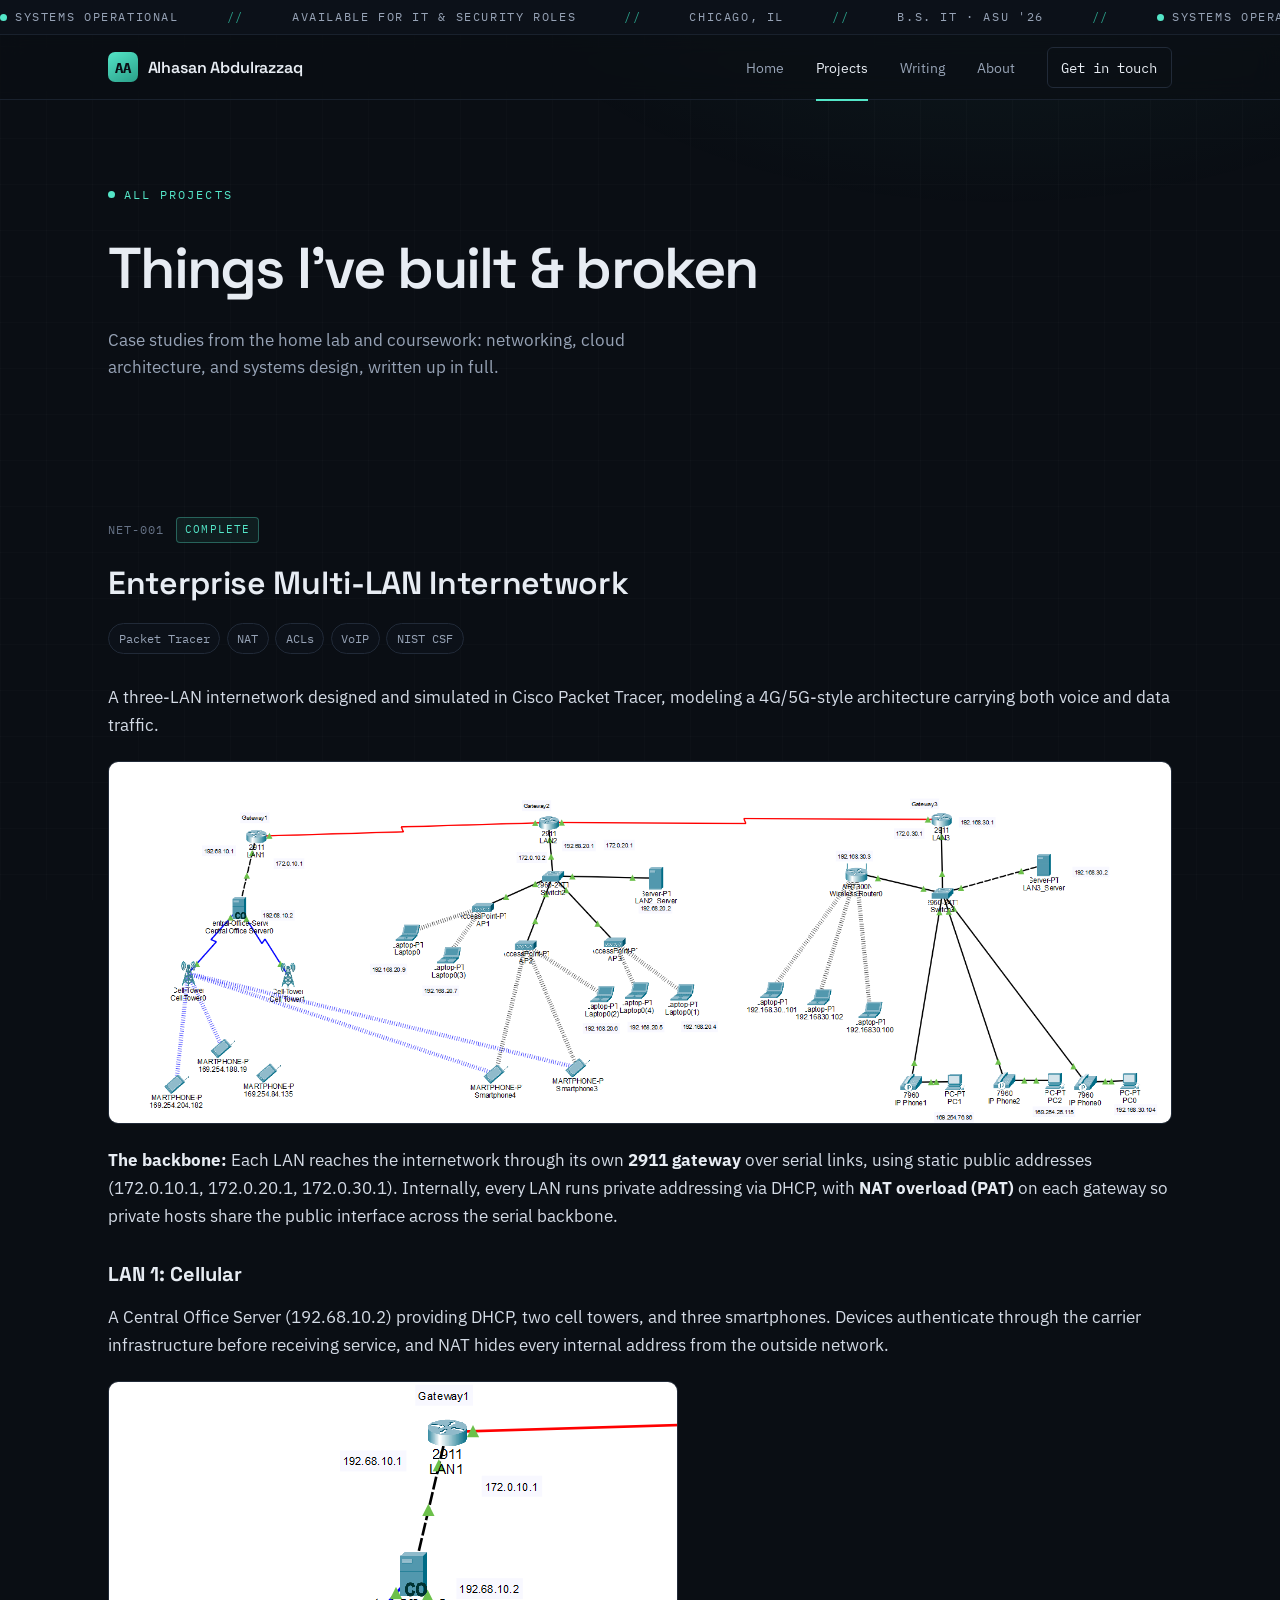
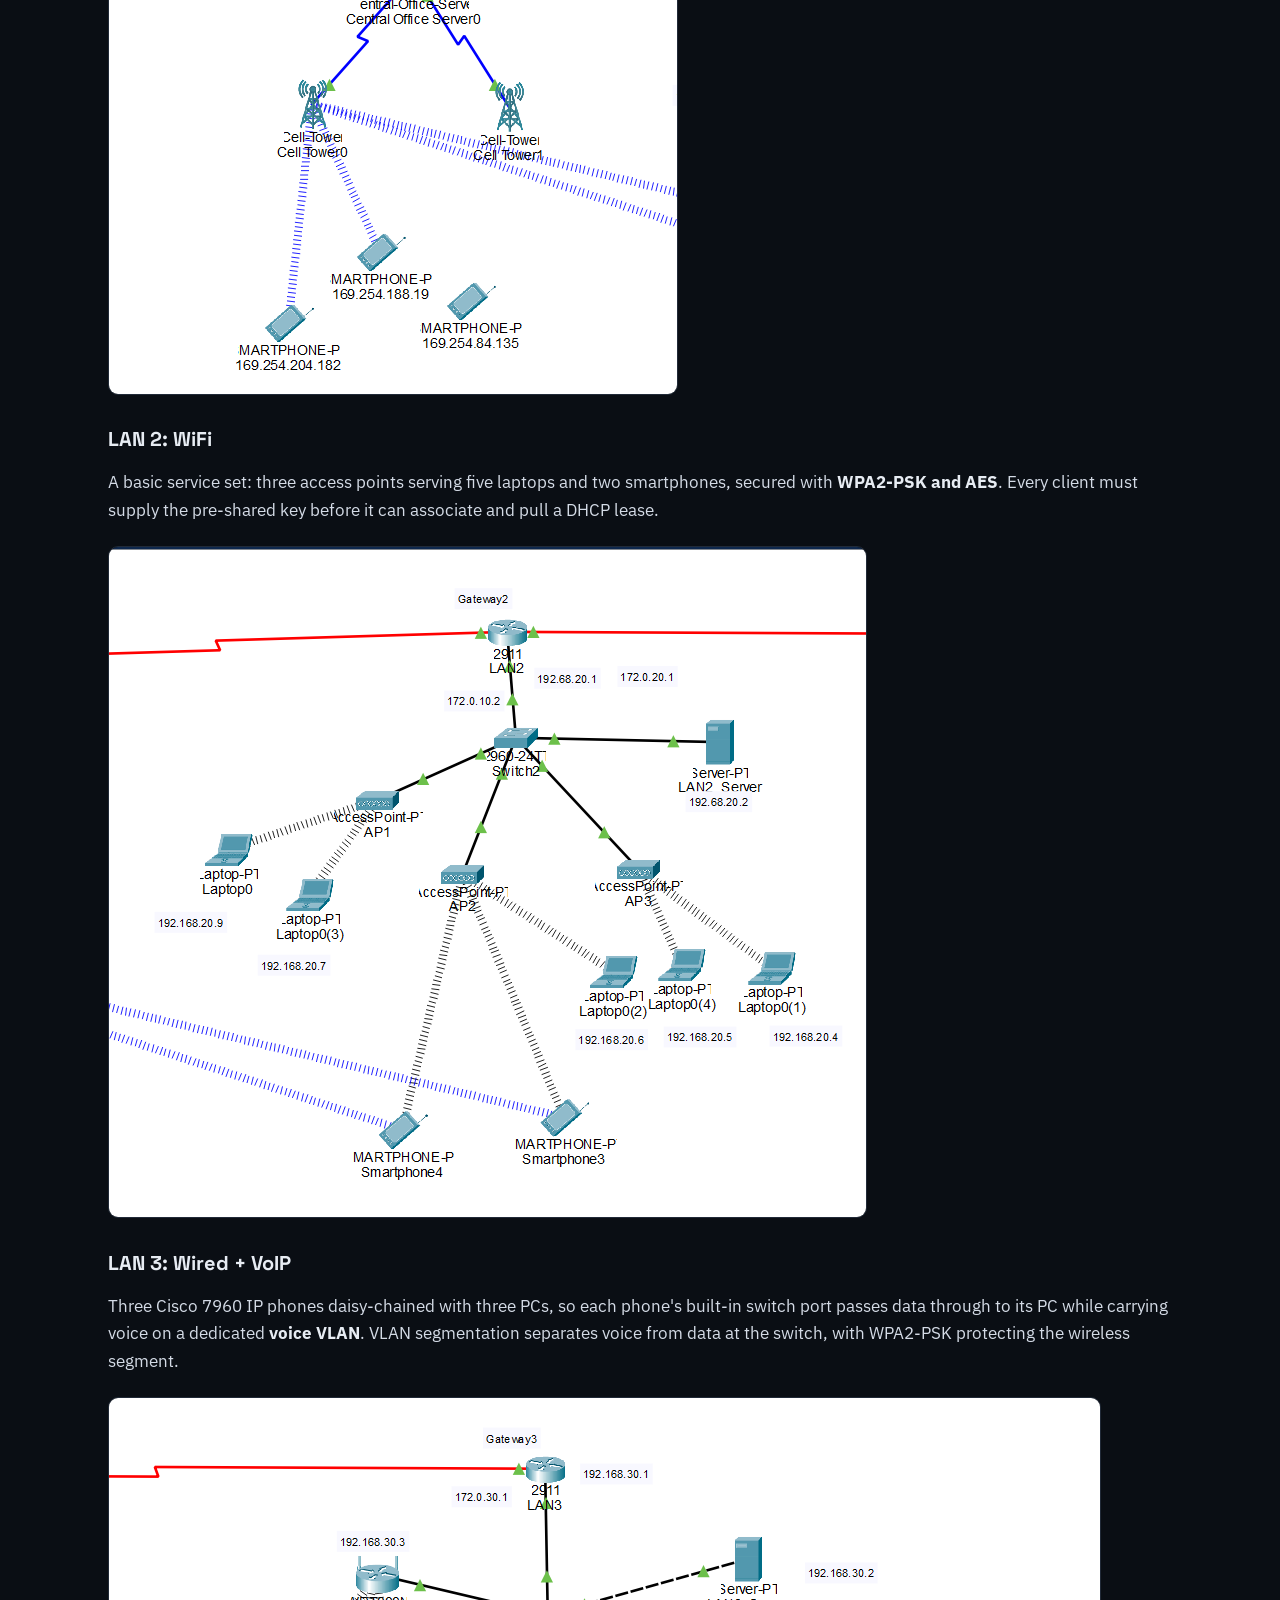
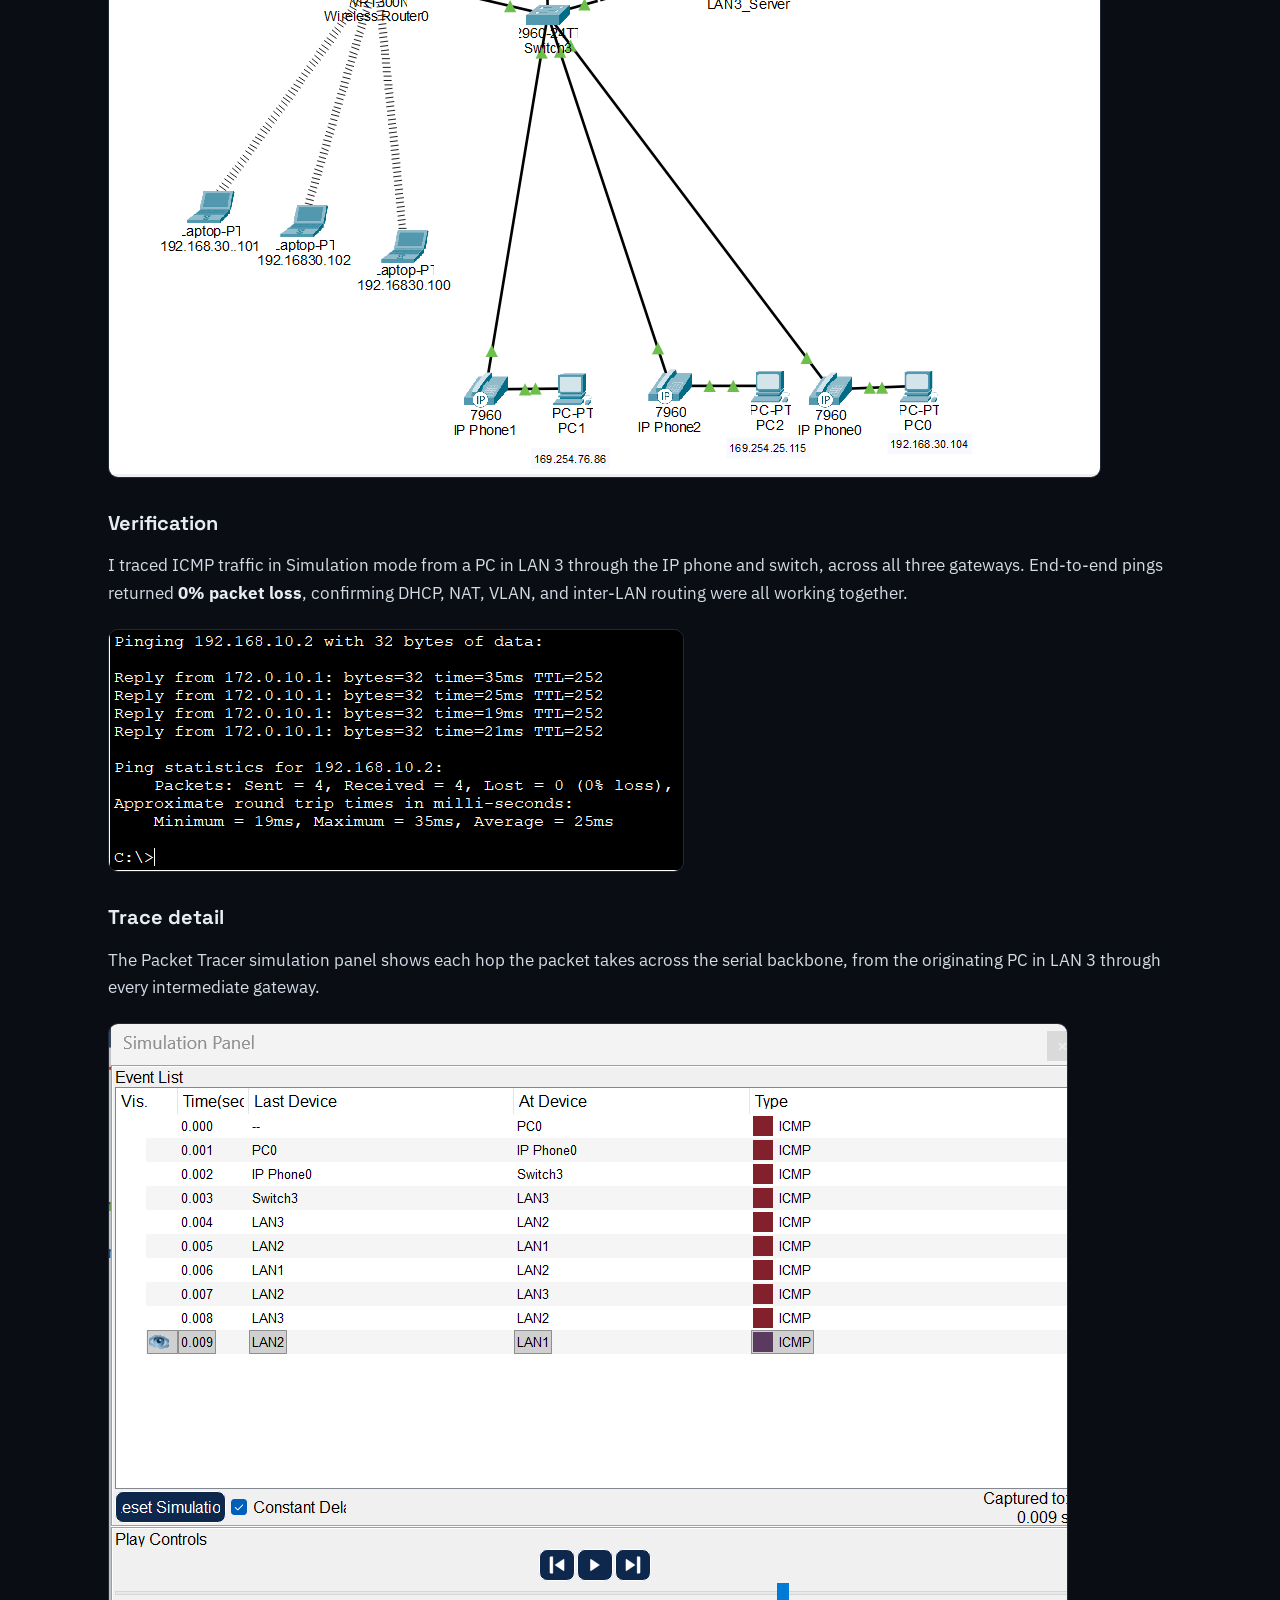
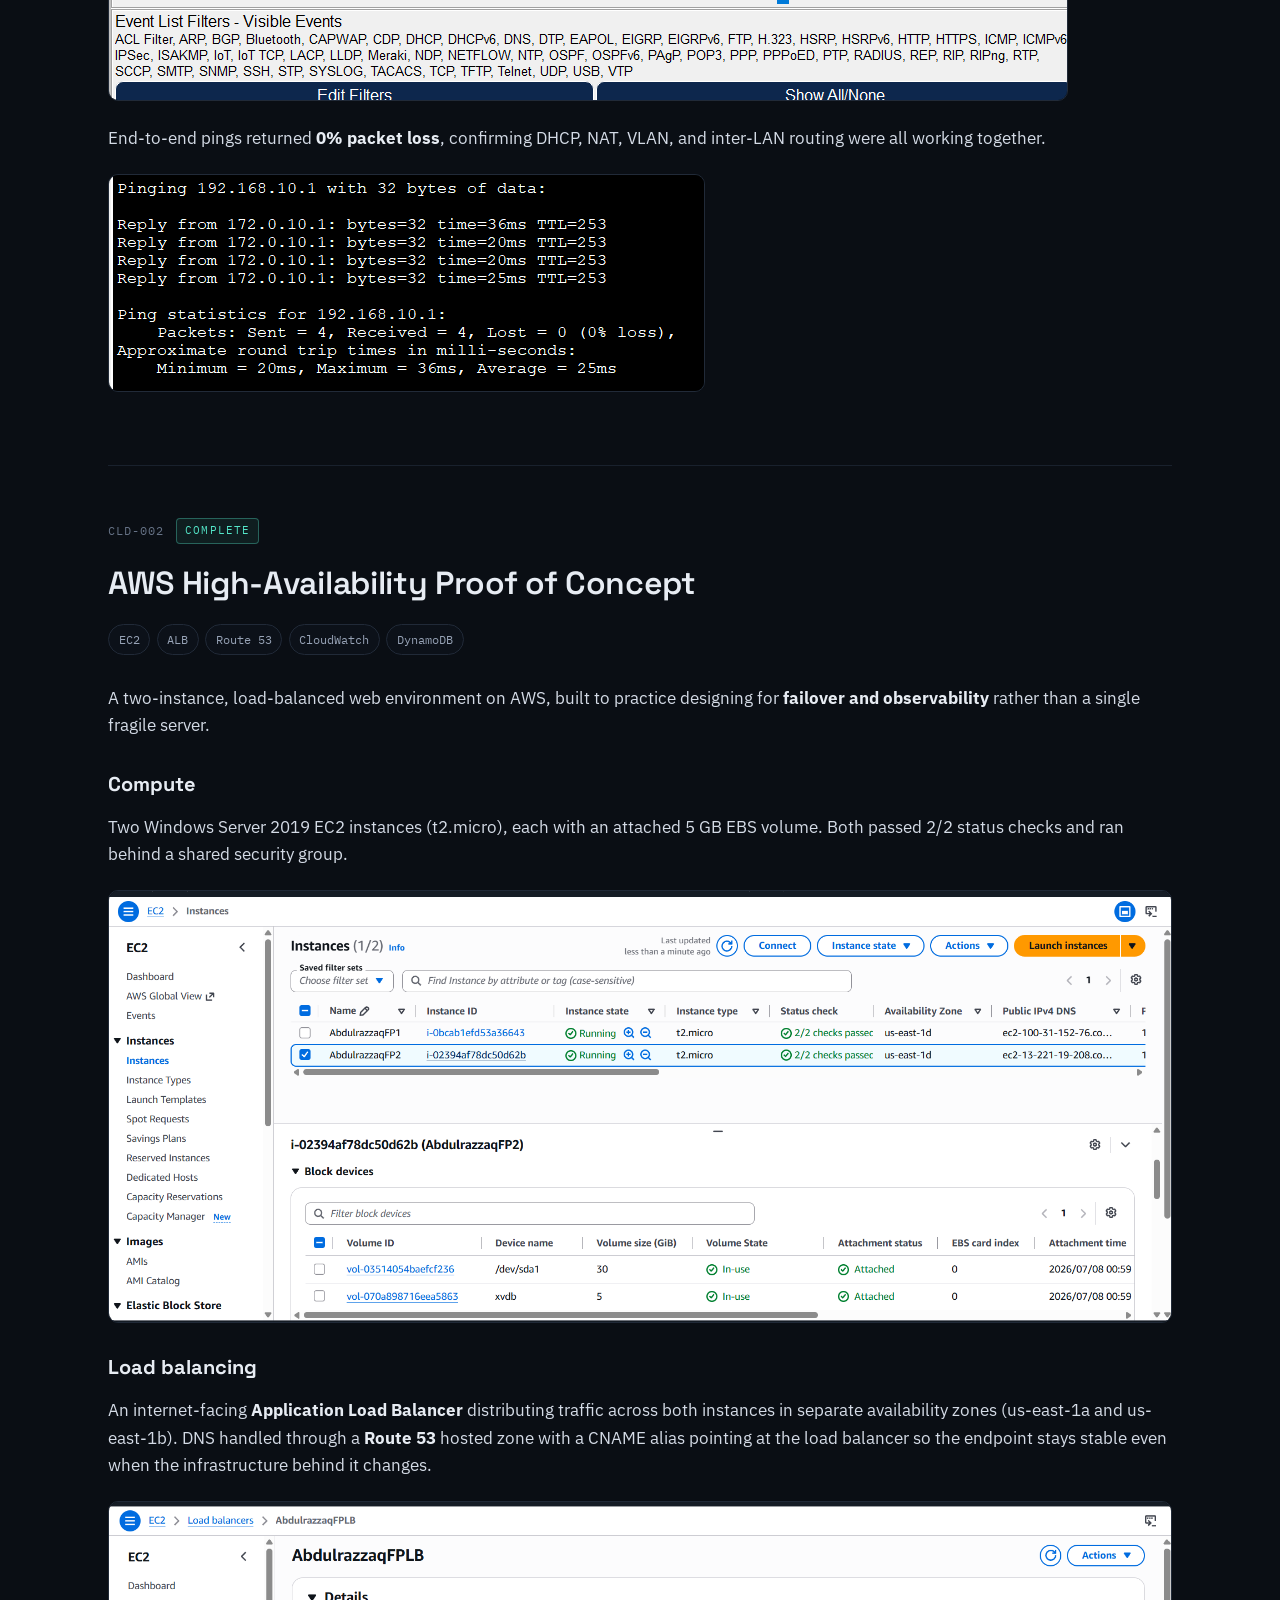
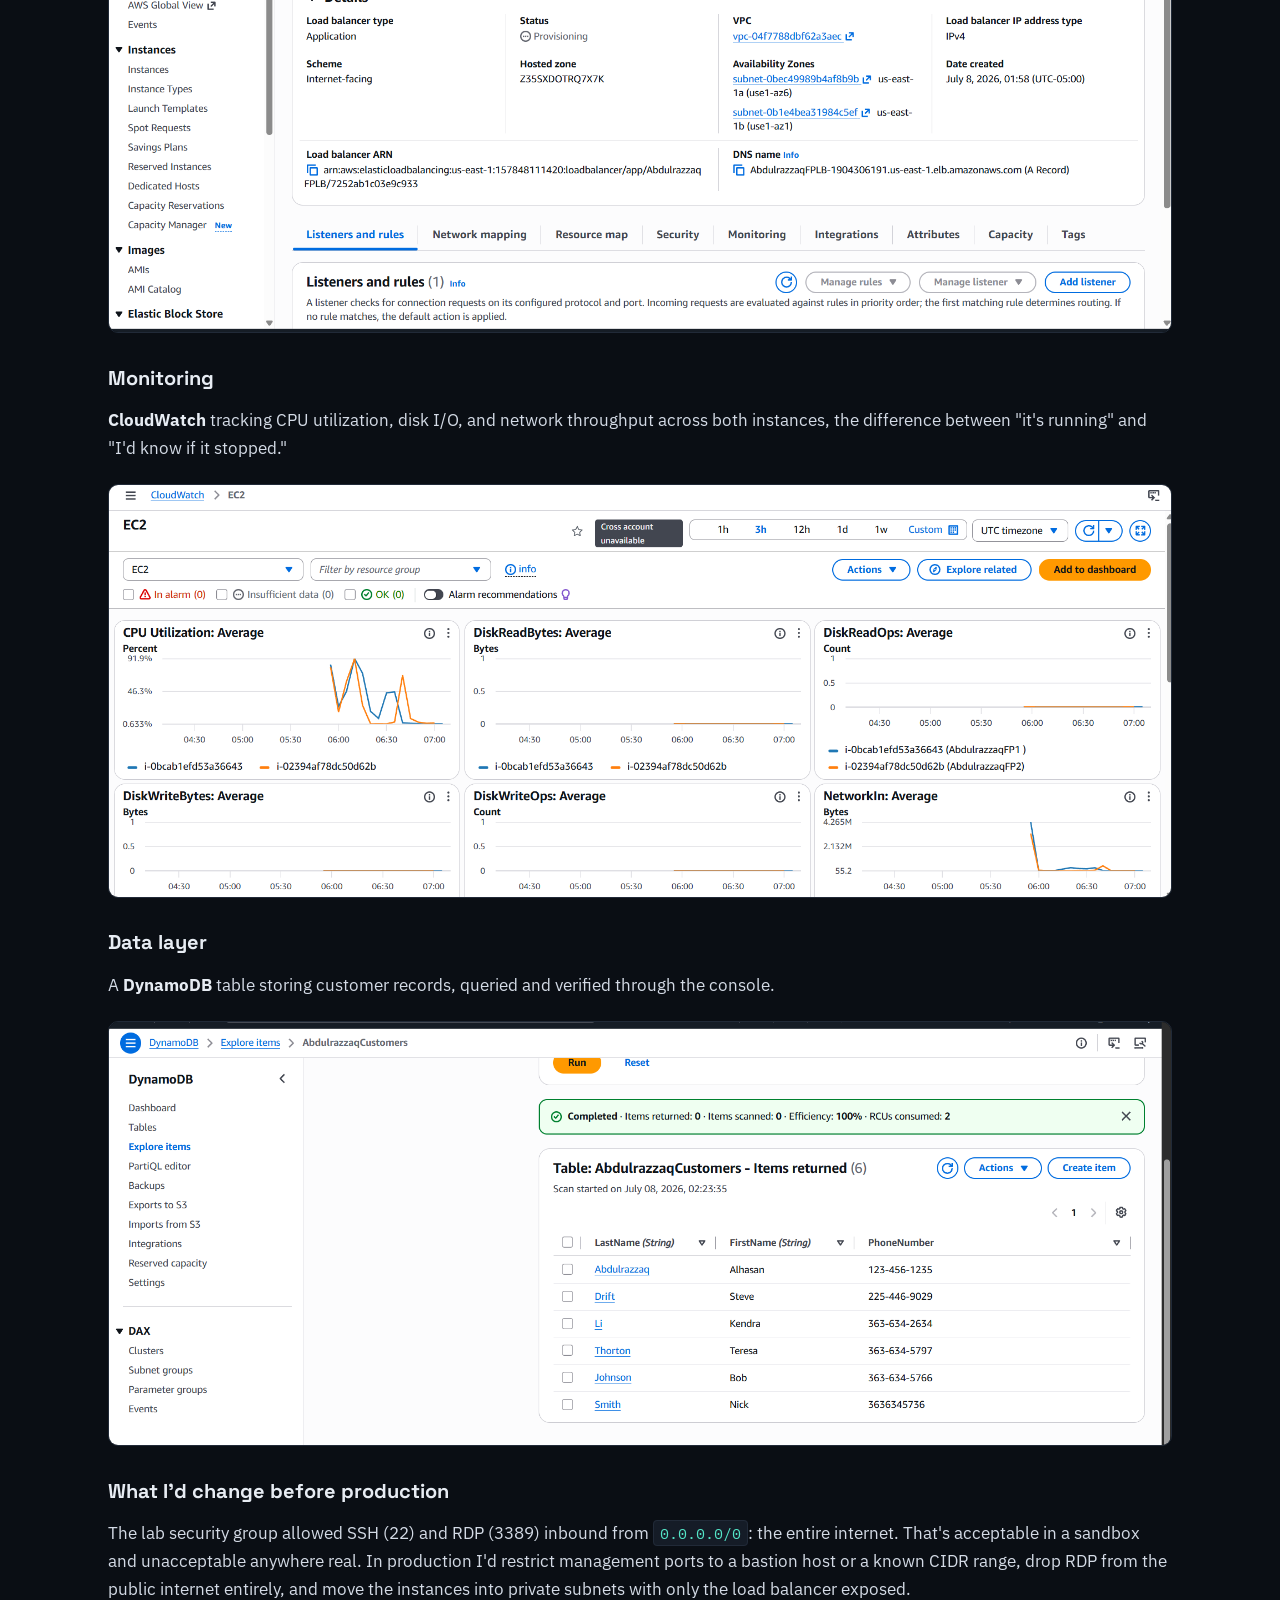
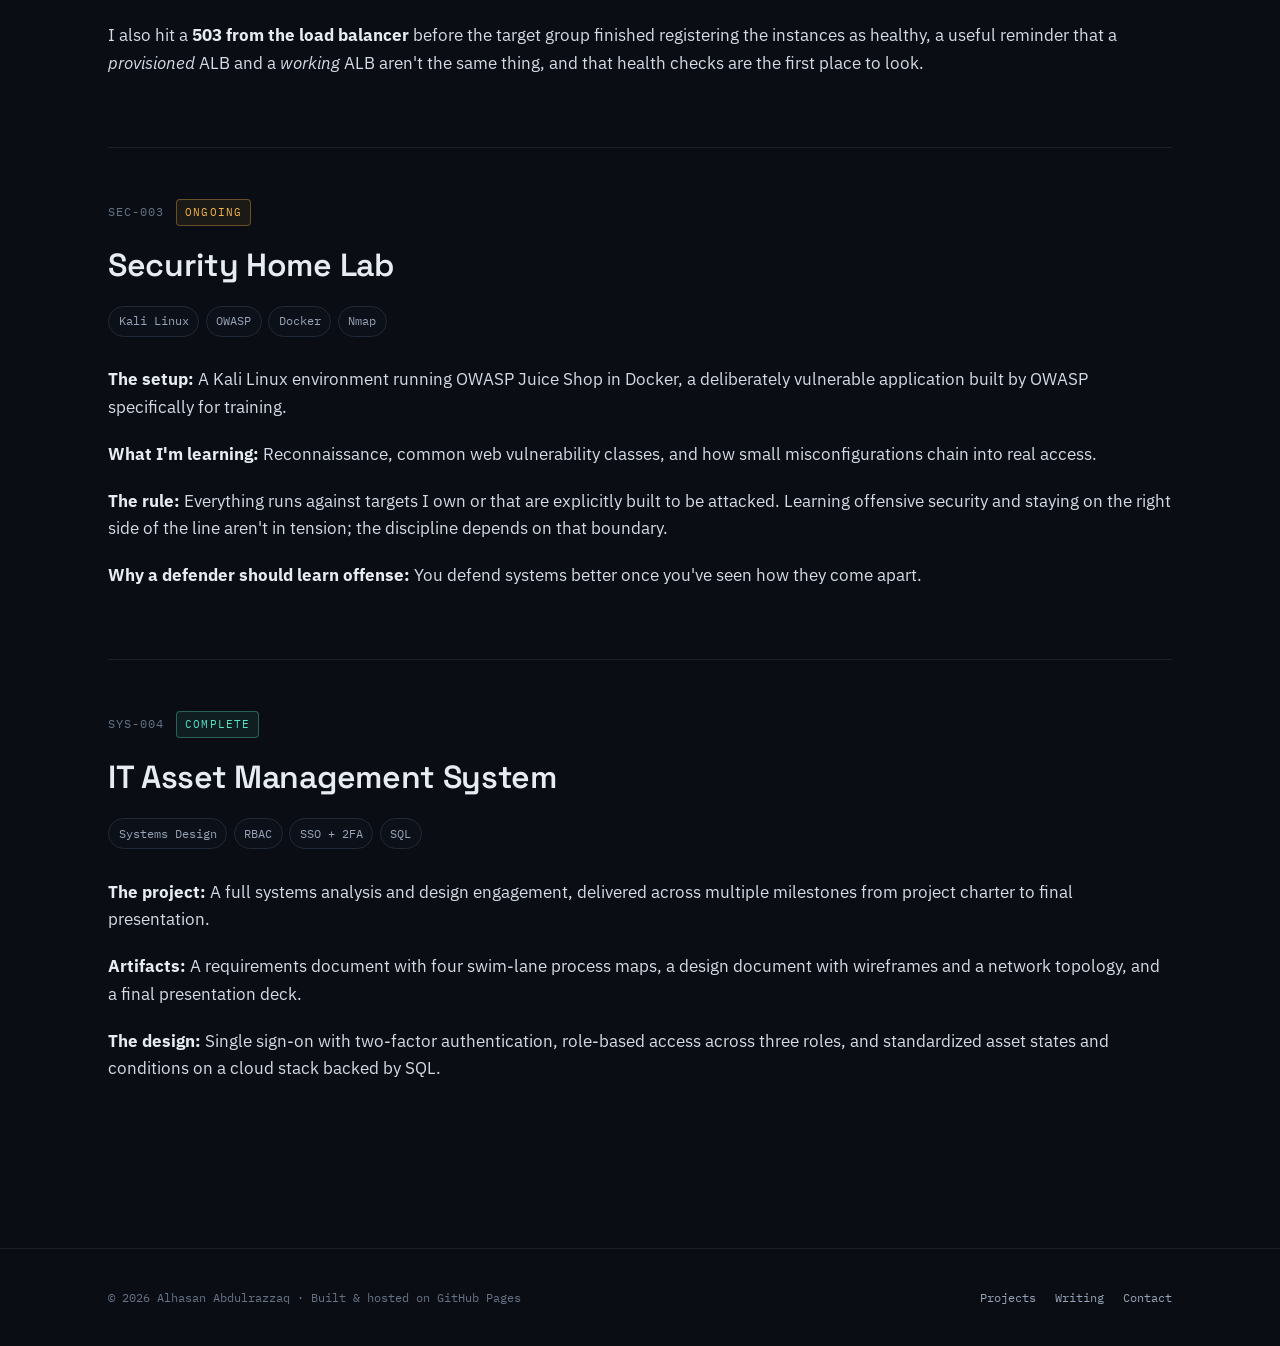
==== projects.html @ a34d48a5 "cs" ====
<!DOCTYPE html>
<html lang="en">
<head>
<meta charset="UTF-8">
<meta name="viewport" content="width=device-width, initial-scale=1">
<title>Projects &middot; Alhasan Abdulrazzaq</title>
<meta name="description" content="Case studies: enterprise networking in Packet Tracer, an AWS high-availability build, a Kali Linux security lab, and an IT asset management system design.">
<link rel="icon" href="favicon-32x32.png">
<link rel="preconnect" href="https://fonts.googleapis.com">
<link rel="preconnect" href="https://fonts.gstatic.com" crossorigin>
<link href="https://fonts.googleapis.com/css2?family=Space+Grotesk:wght@400;500;600;700&family=IBM+Plex+Sans:wght@400;500;600&family=IBM+Plex+Mono:wght@400;500&display=swap" rel="stylesheet">
<link rel="stylesheet" href="assets/css/main.css">
</head>
<body>

<div class="statusbar" aria-hidden="true">
  <div class="statusbar__track">
    <span><i class="dot"></i> SYSTEMS OPERATIONAL</span>
    <span class="tick">//</span>
    <span>AVAILABLE FOR IT &amp; SECURITY ROLES</span>
    <span class="tick">//</span>
    <span>CHICAGO, IL</span>
    <span class="tick">//</span>
    <span>B.S. IT &middot; ASU '26</span>
    <span class="tick">//</span>
    <span><i class="dot"></i> SYSTEMS OPERATIONAL</span>
    <span class="tick">//</span>
    <span>AVAILABLE FOR IT &amp; SECURITY ROLES</span>
    <span class="tick">//</span>
    <span>CHICAGO, IL</span>
    <span class="tick">//</span>
    <span>B.S. IT &middot; ASU '26</span>
    <span class="tick">//</span>
  </div>
</div>

<header class="nav">
  <div class="wrap nav__inner">
    <a class="brand" href="index.html">
      <span class="brand__mark">AA</span> Alhasan&nbsp;Abdulrazzaq
    </a>
    <nav class="nav__links" aria-label="Primary">
      <a href="index.html">Home</a>
      <a href="projects.html" aria-current="page">Projects</a>
      <a href="blog.html">Writing</a>
      <a href="index.html#about">About</a>
      <a class="nav__cta" href="index.html#contact">Get in touch</a>
    </nav>
    <button class="nav__toggle" aria-label="Menu" aria-expanded="false">
      <svg width="22" height="22" viewBox="0 0 24 24" fill="none" stroke="currentColor" stroke-width="2"><path d="M3 6h18M3 12h18M3 18h18"/></svg>
    </button>
  </div>
</header>

<main>
  <section class="pagehead">
    <div class="wrap reveal">
      <span class="eyebrow"><i class="dot"></i> ALL PROJECTS</span>
      <h1>Things I've built &amp; broken</h1>
      <p>Case studies from the home lab and coursework: networking, cloud architecture,
         and systems design, written up in full.</p>
    </div>
  </section>

  <section class="section">
    <div class="wrap">

      <article class="case reveal" id="net-internetwork">
        <div class="case__meta"><span>NET-001</span><span class="tag tag--live">Complete</span></div>
        <h2>Enterprise Multi-LAN Internetwork</h2>
        <div class="case__chips">
          <span class="chip">Packet Tracer</span><span class="chip">NAT</span>
          <span class="chip">ACLs</span><span class="chip">VoIP</span><span class="chip">NIST CSF</span>
        </div>
        <div class="article__body">
          <p>A three-LAN internetwork designed and simulated in Cisco Packet Tracer, modeling a
          4G/5G-style architecture carrying both voice and data traffic.</p>

          <img src="images/topology.png" alt="Complete three-LAN internetwork topology">

          <p><strong>The backbone:</strong> Each LAN reaches the internetwork through its own
          <strong>2911 gateway</strong> over serial links, using static public addresses
          (172.0.10.1, 172.0.20.1, 172.0.30.1). Internally, every LAN runs private addressing via
          DHCP, with <strong>NAT overload (PAT)</strong> on each gateway so private hosts share the
          public interface across the serial backbone.</p>

          <h3>LAN 1: Cellular</h3>
          <p>A Central Office Server (192.68.10.2) providing DHCP, two cell towers, and three
          smartphones. Devices authenticate through the carrier infrastructure before receiving
          service, and NAT hides every internal address from the outside network.</p>

          <img src="images/lan1.png" alt="LAN 1 cellular topology">

          <h3>LAN 2: WiFi</h3>
          <p>A basic service set: three access points serving five laptops and two smartphones,
          secured with <strong>WPA2-PSK and AES</strong>. Every client must supply the pre-shared key
          before it can associate and pull a DHCP lease.</p>

          <img src="images/lan2.png" alt="LAN 2 WiFi topology">

          <h3>LAN 3: Wired + VoIP</h3>
          <p>Three Cisco 7960 IP phones daisy-chained with three PCs, so each phone's built-in switch
          port passes data through to its PC while carrying voice on a dedicated
          <strong>voice VLAN</strong>. VLAN segmentation separates voice from data at the switch, with
          WPA2-PSK protecting the wireless segment.</p>

          <img src="images/lan3.png" alt="LAN 3 wired and VoIP topology">

          <h3>Verification</h3>
          <p>I traced ICMP traffic in Simulation mode from a PC in LAN 3 through the IP phone and
          switch, across all three gateways. End-to-end pings returned <strong>0% packet loss</strong>,
          confirming DHCP, NAT, VLAN, and inter-LAN routing were all working together.</p>

          <img src="images/ping1.png" alt="Successful ping test showing 0% packet loss">

          <h3>Trace detail</h3>
          <p>The Packet Tracer simulation panel shows each hop the packet takes across the serial
          backbone, from the originating PC in LAN 3 through every intermediate gateway.</p>

          <img src="images/pdu.png" alt="Packet Tracer simulation panel showing ICMP traffic traversing all three LANs">

          <p>End-to-end pings returned <strong>0% packet loss</strong>, confirming DHCP, NAT, VLAN,
          and inter-LAN routing were all working together.</p>

          <img src="images/ping2.png" alt="Successful ping test showing 0% packet loss">
        </div>
      </article>

      <article class="case reveal" id="aws-poc">
        <div class="case__meta"><span>CLD-002</span><span class="tag tag--live">Complete</span></div>
        <h2>AWS High-Availability Proof of Concept</h2>
        <div class="case__chips">
          <span class="chip">EC2</span><span class="chip">ALB</span>
          <span class="chip">Route 53</span><span class="chip">CloudWatch</span><span class="chip">DynamoDB</span>
        </div>
        <div class="article__body">
          <p>A two-instance, load-balanced web environment on AWS, built to practice designing for
          <strong>failover and observability</strong> rather than a single fragile server.</p>

          <h3>Compute</h3>
          <p>Two Windows Server 2019 EC2 instances (t2.micro), each with an attached 5 GB EBS volume.
          Both passed 2/2 status checks and ran behind a shared security group.</p>

          <img src="images/aws-ec2.png" alt="Two EC2 instances running with 2/2 status checks passed">

          <h3>Load balancing</h3>
          <p>An internet-facing <strong>Application Load Balancer</strong> distributing traffic across
          both instances in separate availability zones (us-east-1a and us-east-1b). DNS handled
          through a <strong>Route 53</strong> hosted zone with a CNAME alias pointing at the load
          balancer so the endpoint stays stable even when the infrastructure behind it changes.</p>

          <img src="images/aws-alb.png" alt="Application Load Balancer spanning two availability zones">

          <h3>Monitoring</h3>
          <p><strong>CloudWatch</strong> tracking CPU utilization, disk I/O, and network throughput
          across both instances, the difference between "it's running" and "I'd know if it stopped."</p>

          <img src="images/aws-cloudwatch.png" alt="CloudWatch metrics dashboard showing CPU and network metrics">

          <h3>Data layer</h3>
          <p>A <strong>DynamoDB</strong> table storing customer records, queried and verified through
          the console.</p>

          <img src="images/aws-dynamodb.png" alt="DynamoDB table with customer records">

          <h3>What I'd change before production</h3>
          <p>The lab security group allowed SSH (22) and RDP (3389) inbound from <code>0.0.0.0/0</code>:
          the entire internet. That's acceptable in a sandbox and unacceptable anywhere real. In
          production I'd restrict management ports to a bastion host or a known CIDR range, drop RDP
          from the public internet entirely, and move the instances into private subnets with only the
          load balancer exposed.</p>

          <p>I also hit a <strong>503 from the load balancer</strong> before the target group finished
          registering the instances as healthy, a useful reminder that a <em>provisioned</em> ALB and a
          <em>working</em> ALB aren't the same thing, and that health checks are the first place to look.</p>
        </div>
      </article>

      <article class="case reveal" id="sec-lab">
        <div class="case__meta"><span>SEC-003</span><span class="tag tag--build">Ongoing</span></div>
        <h2>Security Home Lab</h2>
        <div class="case__chips">
          <span class="chip">Kali Linux</span><span class="chip">OWASP</span>
          <span class="chip">Docker</span><span class="chip">Nmap</span>
        </div>
        <div class="article__body">
          <p><strong>The setup:</strong> A Kali Linux environment running OWASP Juice Shop in Docker,
          a deliberately vulnerable application built by OWASP specifically for training.</p>

          <p><strong>What I'm learning:</strong> Reconnaissance, common web vulnerability classes, and
          how small misconfigurations chain into real access.</p>

          <p><strong>The rule:</strong> Everything runs against targets I own or that are explicitly
          built to be attacked. Learning offensive security and staying on the right side of the line
          aren't in tension; the discipline depends on that boundary.</p>

          <p><strong>Why a defender should learn offense:</strong> You defend systems better once
          you've seen how they come apart.</p>
        </div>
      </article>

      <article class="case reveal" id="itam">
        <div class="case__meta"><span>SYS-004</span><span class="tag tag--live">Complete</span></div>
        <h2>IT Asset Management System</h2>
        <div class="case__chips">
          <span class="chip">Systems Design</span><span class="chip">RBAC</span>
          <span class="chip">SSO + 2FA</span><span class="chip">SQL</span>
        </div>
        <div class="article__body">
          <p><strong>The project:</strong> A full systems analysis and design engagement, delivered
          across multiple milestones from project charter to final presentation.</p>

          <p><strong>Artifacts:</strong> A requirements document with four swim-lane process maps,
          a design document with wireframes and a network topology, and a final presentation deck.</p>

          <p><strong>The design:</strong> Single sign-on with two-factor authentication, role-based
          access across three roles, and standardized asset states and conditions on a cloud stack
          backed by SQL.</p>
        </div>
      </article>

    </div>
  </section>
</main>

<footer class="footer">
  <div class="wrap footer__inner">
    <p>&copy; <span id="year"></span> Alhasan Abdulrazzaq &middot; Built &amp; hosted on GitHub Pages</p>
    <div class="footer__links">
      <a href="projects.html">Projects</a>
      <a href="blog.html">Writing</a>
      <a href="index.html#contact">Contact</a>
    </div>
  </div>
</footer>

<script>document.getElementById("year").textContent = new Date().getFullYear();</script>
<script src="assets/js/main.js"></script>
</body>
</html>
---- assets/css/main.css ----
/* =====================================================================
   Alhasan Abdulrazzaq: portfolio + blog
   Aesthetic: systems console / status dashboard
   ===================================================================== */

/* ---- Tokens ------------------------------------------------------- */
:root {
  --ink:        #0A0E14;
  --ink-2:      #0C1119;
  --panel:      #11161F;
  --panel-2:    #151C27;
  --line:       #212A38;
  --line-soft:  #19212D;

  --text:       #E7ECF3;
  --text-2:     #97A3B6;
  --text-3:     #667286;

  --signal:     #54E6C8;   /* teal, "systems healthy" */
  --signal-dim: #2A9E88;
  --amber:      #F5B547;   /* attention / warm highlight */
  --danger:     #FF6B6B;

  --radius:     10px;
  --radius-sm:  6px;
  --maxw:       1160px;
  --gutter:     clamp(20px, 5vw, 48px);

  --font-display: "Space Grotesk", system-ui, sans-serif;
  --font-body:    "IBM Plex Sans", system-ui, sans-serif;
  --font-mono:    "IBM Plex Mono", ui-monospace, monospace;

  --ease: cubic-bezier(.22,.61,.36,1);
}

/* ---- Reset -------------------------------------------------------- */
*,*::before,*::after { box-sizing: border-box; }
* { margin: 0; }
html { scroll-behavior: smooth; -webkit-text-size-adjust: 100%; }
body {
  font-family: var(--font-body);
  background: var(--ink);
  color: var(--text);
  line-height: 1.6;
  font-size: 16px;
  -webkit-font-smoothing: antialiased;
  overflow-x: hidden;
}
img { max-width: 100%; display: block; }
a { color: inherit; text-decoration: none; }
ul { list-style: none; }

/* Ambient grid + glow, very subtle */
body::before {
  content: "";
  position: fixed; inset: 0;
  background:
    radial-gradient(900px 500px at 78% -10%, rgba(84,230,200,.07), transparent 60%),
    linear-gradient(rgba(255,255,255,.014) 1px, transparent 1px) 0 0 / 100% 46px,
    linear-gradient(90deg, rgba(255,255,255,.014) 1px, transparent 1px) 0 0 / 46px 100%;
  pointer-events: none;
  z-index: 0;
}
.wrap { max-width: var(--maxw); margin-inline: auto; padding-inline: var(--gutter); }
main { position: relative; z-index: 1; }

/* ---- Utility type ------------------------------------------------- */
.mono { font-family: var(--font-mono); }
.eyebrow {
  font-family: var(--font-mono);
  font-size: .72rem;
  letter-spacing: .18em;
  text-transform: uppercase;
  color: var(--signal);
  display: inline-flex;
  align-items: center;
  gap: .55rem;
}
.muted { color: var(--text-2); }

/* =====================================================================
   Status marquee (signature element)
   ===================================================================== */
.statusbar {
  position: relative; z-index: 20;
  background: var(--ink-2);
  border-bottom: 1px solid var(--line-soft);
  overflow: hidden;
  font-family: var(--font-mono);
  font-size: .72rem;
  letter-spacing: .14em;
  color: var(--text-2);
}
.statusbar__track {
  display: inline-flex;
  gap: 3rem;
  white-space: nowrap;
  padding: 8px 0;
  animation: slide 34s linear infinite;
}
.statusbar__track span { display: inline-flex; align-items: center; gap: .5rem; }
.dot {
  width: 7px; height: 7px; border-radius: 50%;
  background: var(--signal);
  box-shadow: 0 0 0 0 rgba(84,230,200,.55);
  animation: pulse 2.4s var(--ease) infinite;
  flex: none;
}
.tick { color: var(--signal-dim); }
@keyframes slide { to { transform: translateX(-50%); } }
@keyframes pulse {
  0%   { box-shadow: 0 0 0 0 rgba(84,230,200,.5); }
  70%  { box-shadow: 0 0 0 7px rgba(84,230,200,0); }
  100% { box-shadow: 0 0 0 0 rgba(84,230,200,0); }
}

/* =====================================================================
   Nav
   ===================================================================== */
.nav {
  position: sticky; top: 0; z-index: 30;
  background: rgba(10,14,20,.72);
  backdrop-filter: blur(12px);
  border-bottom: 1px solid var(--line-soft);
}
.nav__inner {
  display: flex; align-items: center; justify-content: space-between;
  height: 64px;
}
.brand { display: flex; align-items: center; gap: .6rem; font-family: var(--font-display); font-weight: 600; letter-spacing: -.01em; }
.brand__mark {
  width: 30px; height: 30px; border-radius: 7px;
  display: grid; place-items: center;
  background: linear-gradient(150deg, var(--signal), var(--signal-dim));
  color: var(--ink); font-family: var(--font-mono); font-weight: 700; font-size: .9rem;
}
.nav__links { display: flex; align-items: center; gap: 2rem; }
.nav__links a {
  font-size: .9rem; color: var(--text-2);
  transition: color .18s var(--ease);
  position: relative;
}
.nav__links a:hover, .nav__links a[aria-current="page"] { color: var(--text); }
.nav__links a[aria-current="page"]::after {
  content: ""; position: absolute; left: 0; right: 0; bottom: -22px; height: 2px;
  background: var(--signal);
}
.nav__cta {
  font-family: var(--font-mono); font-size: .8rem;
  border: 1px solid var(--line); border-radius: var(--radius-sm);
  padding: .5rem .85rem; color: var(--text) !important;
  transition: border-color .18s var(--ease), background .18s var(--ease);
}
.nav__cta:hover { border-color: var(--signal); background: rgba(84,230,200,.06); }
.nav__toggle { display: none; background: none; border: 0; color: var(--text); cursor: pointer; padding: 8px; }

/* =====================================================================
   Hero
   ===================================================================== */
.hero { padding: clamp(56px, 9vw, 104px) 0 clamp(40px, 6vw, 72px); }
.hero__grid {
  display: grid; grid-template-columns: 1.35fr .85fr; gap: clamp(28px, 5vw, 64px);
  align-items: center;
}
.hero__loc { display: flex; align-items: center; gap: .55rem; margin-bottom: 1.4rem; }
.hero h1 {
  font-family: var(--font-display);
  font-size: clamp(2.6rem, 6.5vw, 4.6rem);
  line-height: 1.02;
  letter-spacing: -.03em;
  font-weight: 600;
  margin-bottom: 1.1rem;
}
.hero h1 .accent { color: var(--signal); }
.hero__role {
  font-family: var(--font-mono);
  font-size: clamp(.95rem, 2vw, 1.1rem);
  color: var(--text-2);
  margin-bottom: 1.5rem;
}
.hero__role b { color: var(--text); font-weight: 500; }
.hero__lede { font-size: 1.08rem; color: var(--text-2); max-width: 52ch; margin-bottom: 2rem; }
.hero__cta { display: flex; flex-wrap: wrap; gap: .8rem; }

/* Readout panel */
.readout {
  background: linear-gradient(180deg, var(--panel), var(--ink-2));
  border: 1px solid var(--line);
  border-radius: var(--radius);
  overflow: hidden;
}
.readout__head {
  display: flex; align-items: center; gap: .5rem;
  padding: .7rem .95rem;
  border-bottom: 1px solid var(--line);
  font-family: var(--font-mono); font-size: .72rem; letter-spacing: .12em;
  color: var(--text-3); text-transform: uppercase;
}
.readout__head .dot { width: 8px; height: 8px; }
.readout__body { padding: .3rem .95rem .95rem; }
.readout__row {
  display: flex; justify-content: space-between; gap: 1rem;
  padding: .7rem 0; border-bottom: 1px dashed var(--line-soft);
  font-family: var(--font-mono); font-size: .82rem;
}
.readout__row:last-child { border-bottom: 0; }
.readout__row .k { color: var(--text-3); letter-spacing: .04em; }
.readout__row .v { color: var(--text); text-align: right; }
.readout__row .v.ok { color: var(--signal); }

/* Buttons */
.btn {
  display: inline-flex; align-items: center; gap: .5rem;
  font-family: var(--font-mono); font-size: .85rem;
  padding: .72rem 1.2rem; border-radius: var(--radius-sm);
  border: 1px solid var(--line); color: var(--text);
  transition: all .18s var(--ease); cursor: pointer;
}
.btn:hover { transform: translateY(-1px); }
.btn--primary { background: var(--signal); color: var(--ink); border-color: var(--signal); font-weight: 600; }
.btn--primary:hover { box-shadow: 0 8px 24px -8px rgba(84,230,200,.5); }
.btn--ghost:hover { border-color: var(--signal); background: rgba(84,230,200,.06); }
.btn .arr { transition: transform .18s var(--ease); }
.btn:hover .arr { transform: translateX(3px); }

/* =====================================================================
   Section scaffolding
   ===================================================================== */
.section { padding: clamp(56px, 8vw, 96px) 0; }
.section--alt { background: var(--ink-2); border-block: 1px solid var(--line-soft); }
.section__head { display: flex; align-items: baseline; justify-content: space-between; gap: 1rem; margin-bottom: 2.6rem; flex-wrap: wrap; }
.section__head h2 {
  font-family: var(--font-display); font-weight: 600;
  font-size: clamp(1.7rem, 3.6vw, 2.5rem); letter-spacing: -.02em;
}
.section__num { font-family: var(--font-mono); color: var(--signal); font-size: .78rem; letter-spacing: .12em; }
.section__link { font-family: var(--font-mono); font-size: .82rem; color: var(--text-2); }
.section__link:hover { color: var(--signal); }

/* =====================================================================
   About + skills
   ===================================================================== */
.about__grid { display: grid; grid-template-columns: 1.15fr .85fr; gap: clamp(28px,5vw,60px); }
.about__lede p { color: var(--text-2); font-size: 1.05rem; margin-bottom: 1.1rem; }
.about__lede p b { color: var(--text); font-weight: 500; }

.stacks { display: grid; gap: 1.1rem; }
.stack {
  background: var(--panel); border: 1px solid var(--line); border-radius: var(--radius);
  padding: 1.1rem 1.2rem;
}
.stack__label { font-family: var(--font-mono); font-size: .72rem; letter-spacing: .14em; text-transform: uppercase; color: var(--text-3); margin-bottom: .75rem; display: flex; align-items: center; gap: .5rem; }
.stack__label::before { content: ""; width: 6px; height: 6px; background: var(--signal); border-radius: 2px; }
.chips { display: flex; flex-wrap: wrap; gap: .45rem; }
.chip {
  font-family: var(--font-mono); font-size: .76rem;
  padding: .3rem .6rem; border-radius: 999px;
  border: 1px solid var(--line); color: var(--text-2);
  background: var(--ink-2);
}

/* =====================================================================
   Experience & education (timeline entries)
   ===================================================================== */
.timeline { display: grid; gap: 2.4rem; max-width: 780px; }
.entry { padding-left: 1.4rem; border-left: 2px solid var(--line); }
.entry__head {
  display: flex; align-items: baseline; justify-content: space-between;
  gap: 1rem; flex-wrap: wrap; margin-bottom: .35rem;
}
.entry__head h3 { font-family: var(--font-display); font-size: 1.15rem; font-weight: 600; letter-spacing: -.01em; }
.entry__date { font-family: var(--font-mono); font-size: .78rem; color: var(--text-3); white-space: nowrap; }
.entry__org {
  font-family: var(--font-mono); font-size: .85rem; color: var(--signal);
  margin-bottom: .8rem; display: flex; align-items: center; gap: .2rem;
}
.entry ul { display: grid; gap: .55rem; }
.entry li { color: var(--text-2); font-size: .94rem; padding-left: 1.1rem; position: relative; }
.entry li::before { content: "\2013"; position: absolute; left: 0; color: var(--signal); }
.entry p { color: var(--text-2); font-size: .94rem; }

/* =====================================================================
   Project modules
   ===================================================================== */
.modules { display: grid; grid-template-columns: repeat(2, 1fr); gap: 1.2rem; }
.module {
  display: flex; flex-direction: column;
  background: var(--panel); border: 1px solid var(--line); border-radius: var(--radius);
  padding: 1.4rem; transition: border-color .2s var(--ease), transform .2s var(--ease);
  position: relative; overflow: hidden;
}
.module::before {
  content: ""; position: absolute; left: 0; top: 0; bottom: 0; width: 3px;
  background: linear-gradient(var(--signal), var(--signal-dim));
  opacity: 0; transition: opacity .2s var(--ease);
}
.module:hover { border-color: var(--line); transform: translateY(-3px); }
.module:hover::before { opacity: 1; }
.module__meta {
  display: flex; align-items: center; justify-content: space-between;
  font-family: var(--font-mono); font-size: .72rem; color: var(--text-3);
  letter-spacing: .08em; margin-bottom: 1rem;
}
.tag {
  font-family: var(--font-mono); font-size: .68rem; letter-spacing: .1em; text-transform: uppercase;
  padding: .22rem .5rem; border-radius: 4px; border: 1px solid;
}
.tag--live    { color: var(--signal); border-color: rgba(84,230,200,.35); background: rgba(84,230,200,.07); }
.tag--build   { color: var(--amber);  border-color: rgba(245,181,71,.35); background: rgba(245,181,71,.07); }
.tag--lab     { color: var(--text-2); border-color: var(--line); }
.module h3 { font-family: var(--font-display); font-size: 1.32rem; font-weight: 600; letter-spacing: -.01em; margin-bottom: .6rem; }
.module p { color: var(--text-2); font-size: .95rem; margin-bottom: 1.1rem; flex: 1; }
.module__chips { display: flex; flex-wrap: wrap; gap: .4rem; margin-bottom: 1.1rem; }
.module__chips .chip { font-size: .7rem; padding: .2rem .5rem; }
.module__links { display: flex; gap: 1.2rem; font-family: var(--font-mono); font-size: .8rem; }
.module__links a { color: var(--signal); display: inline-flex; align-items: center; gap: .35rem; }
.module__links a:hover { text-decoration: underline; }
.module__links a.sub { color: var(--text-3); }
.module__links a.sub:hover { color: var(--text); }

/* =====================================================================
   Writing list
   ===================================================================== */
.posts { display: grid; gap: 0; border-top: 1px solid var(--line-soft); }
.post-row {
  display: grid; grid-template-columns: 128px 1fr auto; gap: 1.5rem; align-items: baseline;
  padding: 1.5rem 0; border-bottom: 1px solid var(--line-soft);
  transition: padding-left .2s var(--ease);
}
.post-row:hover { padding-left: .5rem; }
.post-row__date { font-family: var(--font-mono); font-size: .78rem; color: var(--text-3); }
.post-row__title { font-family: var(--font-display); font-size: 1.2rem; font-weight: 500; }
.post-row:hover .post-row__title { color: var(--signal); }
.post-row__desc { color: var(--text-2); font-size: .92rem; margin-top: .3rem; }
.post-row__tag { font-family: var(--font-mono); font-size: .72rem; color: var(--text-3); white-space: nowrap; }
.posts__empty { padding: 2rem 0; color: var(--text-3); font-family: var(--font-mono); font-size: .85rem; }

/* =====================================================================
   Contact / CTA
   ===================================================================== */
.contact { text-align: center; }
.contact h2 { font-family: var(--font-display); font-size: clamp(2rem,5vw,3.2rem); font-weight: 600; letter-spacing: -.02em; margin-bottom: 1rem; }
.contact p { color: var(--text-2); max-width: 46ch; margin: 0 auto 2rem; font-size: 1.05rem; }
.contact__links { display: flex; flex-wrap: wrap; justify-content: center; gap: .8rem; }

/* =====================================================================
   Footer
   ===================================================================== */
.footer { border-top: 1px solid var(--line-soft); padding: 2.4rem 0; }
.footer__inner { display: flex; justify-content: space-between; align-items: center; gap: 1rem; flex-wrap: wrap; }
.footer p { font-family: var(--font-mono); font-size: .76rem; color: var(--text-3); }
.footer__links { display: flex; gap: 1.2rem; }
.footer__links a { font-family: var(--font-mono); font-size: .78rem; color: var(--text-2); }
.footer__links a:hover { color: var(--signal); }

/* =====================================================================
   Page header for list pages (projects, writing)
   ===================================================================== */
.pagehead { padding: clamp(48px,7vw,80px) 0 clamp(24px,4vw,40px); }
.pagehead h1 { font-family: var(--font-display); font-size: clamp(2.2rem,6vw,3.6rem); font-weight: 600; letter-spacing: -.03em; margin: 1rem 0 .8rem; }
.pagehead p { color: var(--text-2); max-width: 56ch; font-size: 1.05rem; }

/* =====================================================================
   Project case studies (projects.html)
   ===================================================================== */
.case { padding: 3.2rem 0; border-bottom: 1px solid var(--line-soft); }
.case:first-child { padding-top: 0; }
.case:last-child { border-bottom: 0; }
.case__meta {
  display: flex; align-items: center; gap: .8rem;
  font-family: var(--font-mono); font-size: .72rem; color: var(--text-3);
  letter-spacing: .08em; margin-bottom: .9rem;
}
.case h2 { font-family: var(--font-display); font-size: clamp(1.5rem,3vw,2rem); font-weight: 600; letter-spacing: -.01em; margin-bottom: .9rem; }
.case__chips { display: flex; flex-wrap: wrap; gap: .4rem; margin-bottom: 1.8rem; }

/* =====================================================================
   Blog article body (shared by post.html and .case)
   ===================================================================== */
.article { max-width: 720px; margin-inline: auto; padding: clamp(48px,7vw,80px) 0; }
.article__back { font-family: var(--font-mono); font-size: .8rem; color: var(--text-2); display: inline-flex; align-items: center; gap: .4rem; margin-bottom: 2rem; }
.article__back:hover { color: var(--signal); }
.article__meta { font-family: var(--font-mono); font-size: .78rem; color: var(--text-3); margin-bottom: 1rem; letter-spacing: .06em; }
.article h1 { font-family: var(--font-display); font-size: clamp(2rem,5vw,3rem); font-weight: 600; letter-spacing: -.02em; line-height: 1.08; margin-bottom: 2rem; }
.article__body { font-size: 1.08rem; color: #D4DBE6; }
.article__body h2 { font-family: var(--font-display); font-size: 1.6rem; margin: 2.4rem 0 1rem; letter-spacing: -.01em; color: var(--text); }
.article__body h3 { font-family: var(--font-display); font-size: 1.25rem; margin: 1.8rem 0 .8rem; color: var(--text); }
.article__body p { margin-bottom: 1.2rem; }
.article__body ul, .article__body ol { margin: 0 0 1.2rem 1.3rem; }
.article__body li { margin-bottom: .5rem; }
.article__body ul { list-style: none; }
.article__body ul li::before { content: "\2039"; color: var(--signal); margin-left: -1.3rem; margin-right: .6rem; }
.article__body ol { list-style: decimal; }
.article__body a { color: var(--signal); text-decoration: underline; text-underline-offset: 3px; }
.article__body strong { color: var(--text); }
.article__body blockquote {
  border-left: 3px solid var(--signal); padding: .4rem 0 .4rem 1.2rem;
  margin: 0 0 1.2rem; color: var(--text-2); font-style: italic;
}
.article__body code {
  font-family: var(--font-mono); font-size: .88em;
  background: var(--panel-2); border: 1px solid var(--line);
  padding: .12em .4em; border-radius: 4px; color: var(--signal);
}
.article__body pre {
  background: var(--ink-2); border: 1px solid var(--line); border-radius: var(--radius);
  padding: 1.1rem 1.2rem; overflow-x: auto; margin-bottom: 1.4rem;
}
.article__body pre code { background: none; border: 0; padding: 0; color: #C9D3E0; font-size: .86rem; }
.article__body img { border-radius: var(--radius); border: 1px solid var(--line); margin: 1.4rem 0; }
.article__body hr { border: 0; border-top: 1px solid var(--line); margin: 2rem 0; }

/* =====================================================================
   Reveal animation
   ===================================================================== */
.reveal { opacity: 0; transform: translateY(18px); transition: opacity .6s var(--ease), transform .6s var(--ease); }
.reveal.in { opacity: 1; transform: none; }

/* =====================================================================
   Responsive
   ===================================================================== */
@media (max-width: 860px) {
  .hero__grid { grid-template-columns: 1fr; }
  .readout { max-width: 420px; }
  .about__grid { grid-template-columns: 1fr; }
  .modules { grid-template-columns: 1fr; }
  .nav__links { display: none; }
  .nav__toggle { display: block; }
  .nav__links.open {
    display: flex; flex-direction: column; align-items: flex-start; gap: 1.2rem;
    position: absolute; top: 64px; left: 0; right: 0;
    background: var(--ink-2); border-bottom: 1px solid var(--line);
    padding: 1.4rem var(--gutter);
  }
  .nav__links.open a[aria-current="page"]::after { display: none; }
  .post-row { grid-template-columns: 1fr; gap: .3rem; }
  .post-row__tag { display: none; }
}

@media (prefers-reduced-motion: reduce) {
  *, *::before, *::after { animation-duration: .001ms !important; animation-iteration-count: 1 !important; transition-duration: .001ms !important; scroll-behavior: auto !important; }
  .reveal { opacity: 1; transform: none; }
}

/* Focus visibility */
:focus-visible { outline: 2px solid var(--signal); outline-offset: 3px; border-radius: 3px; }
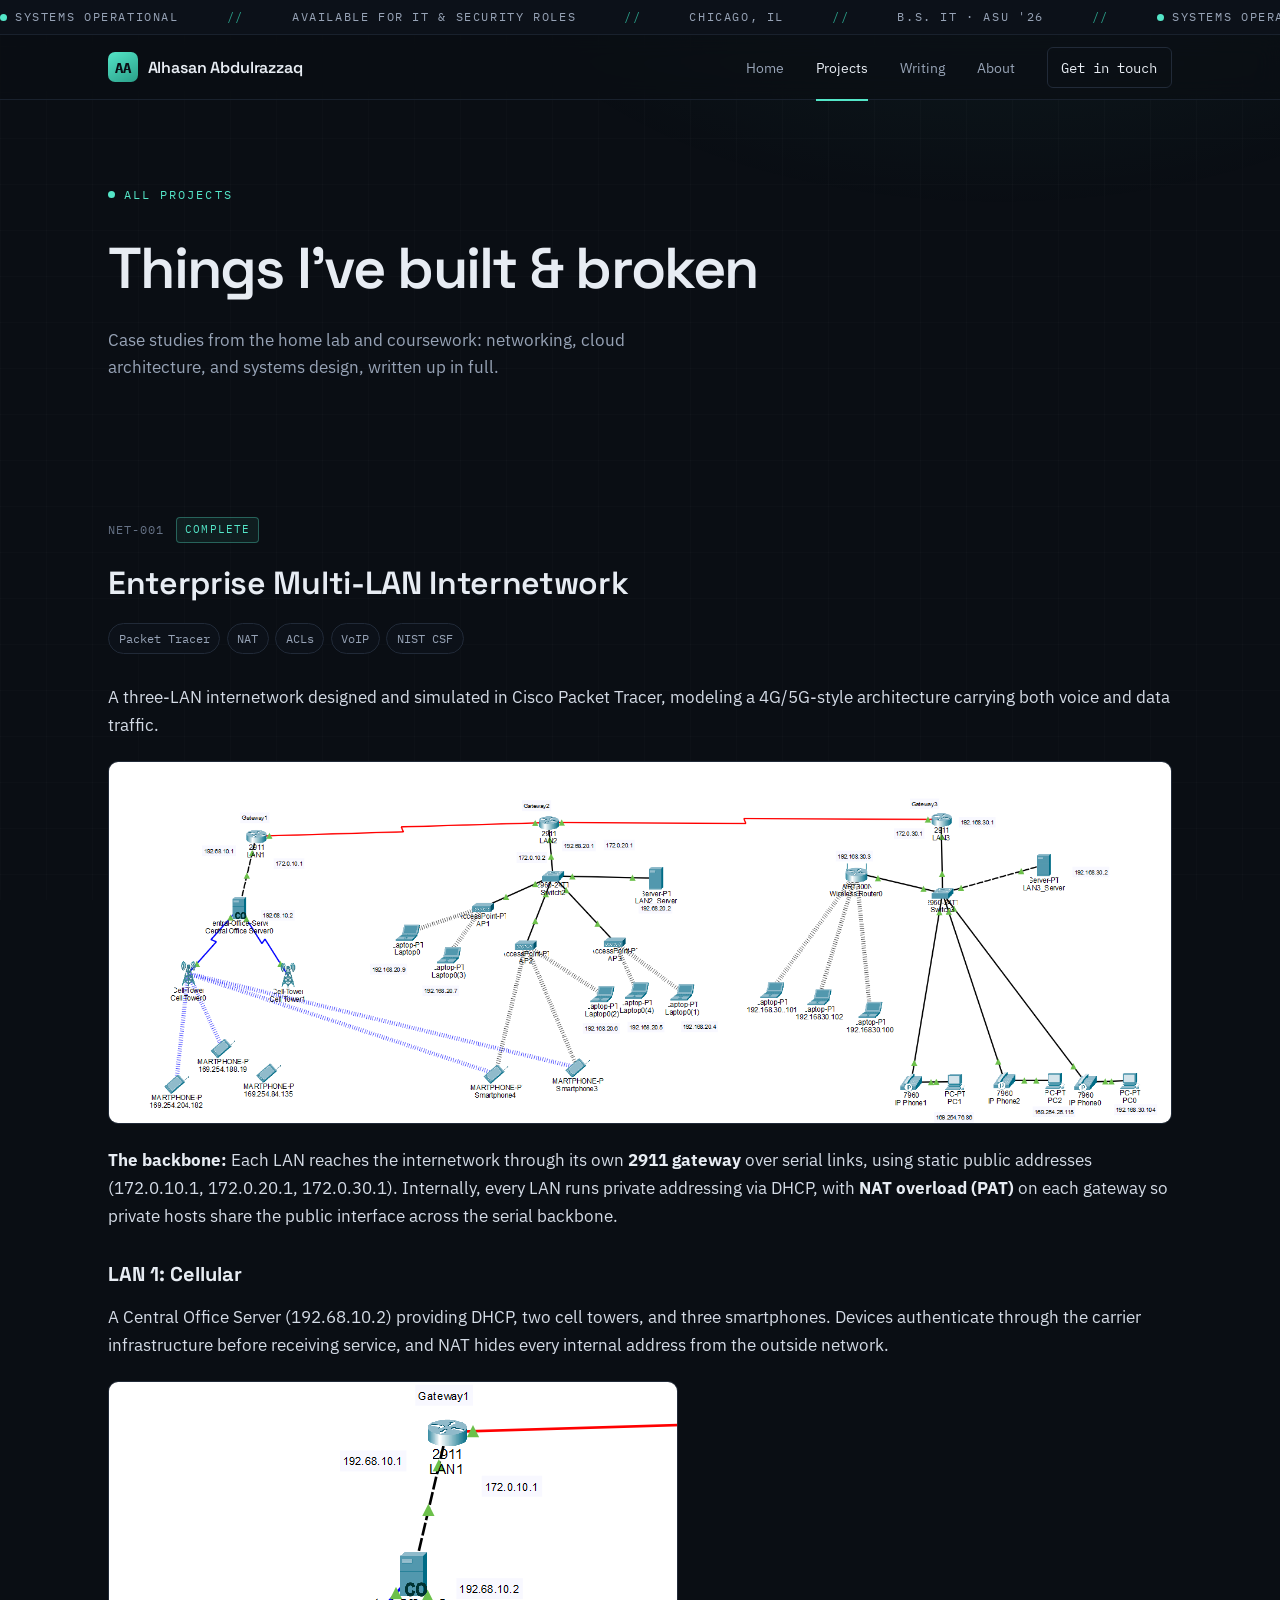
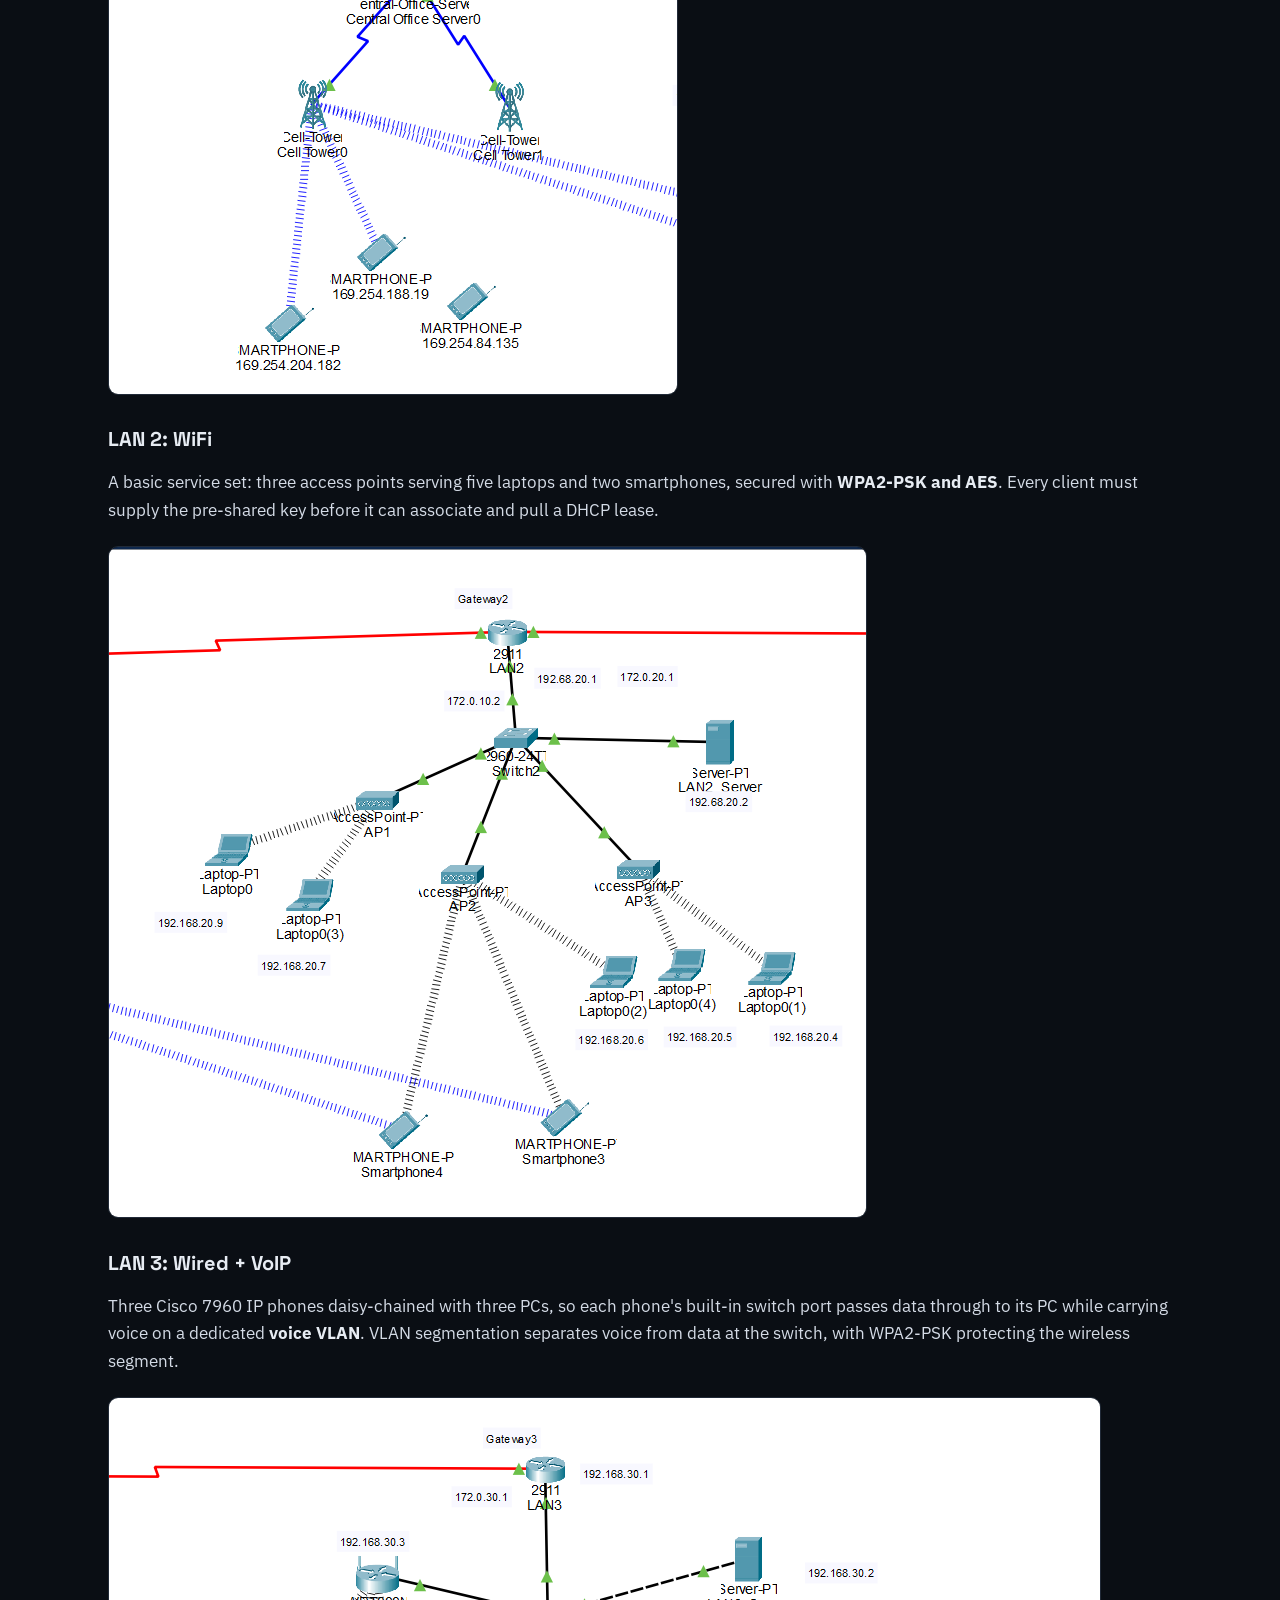
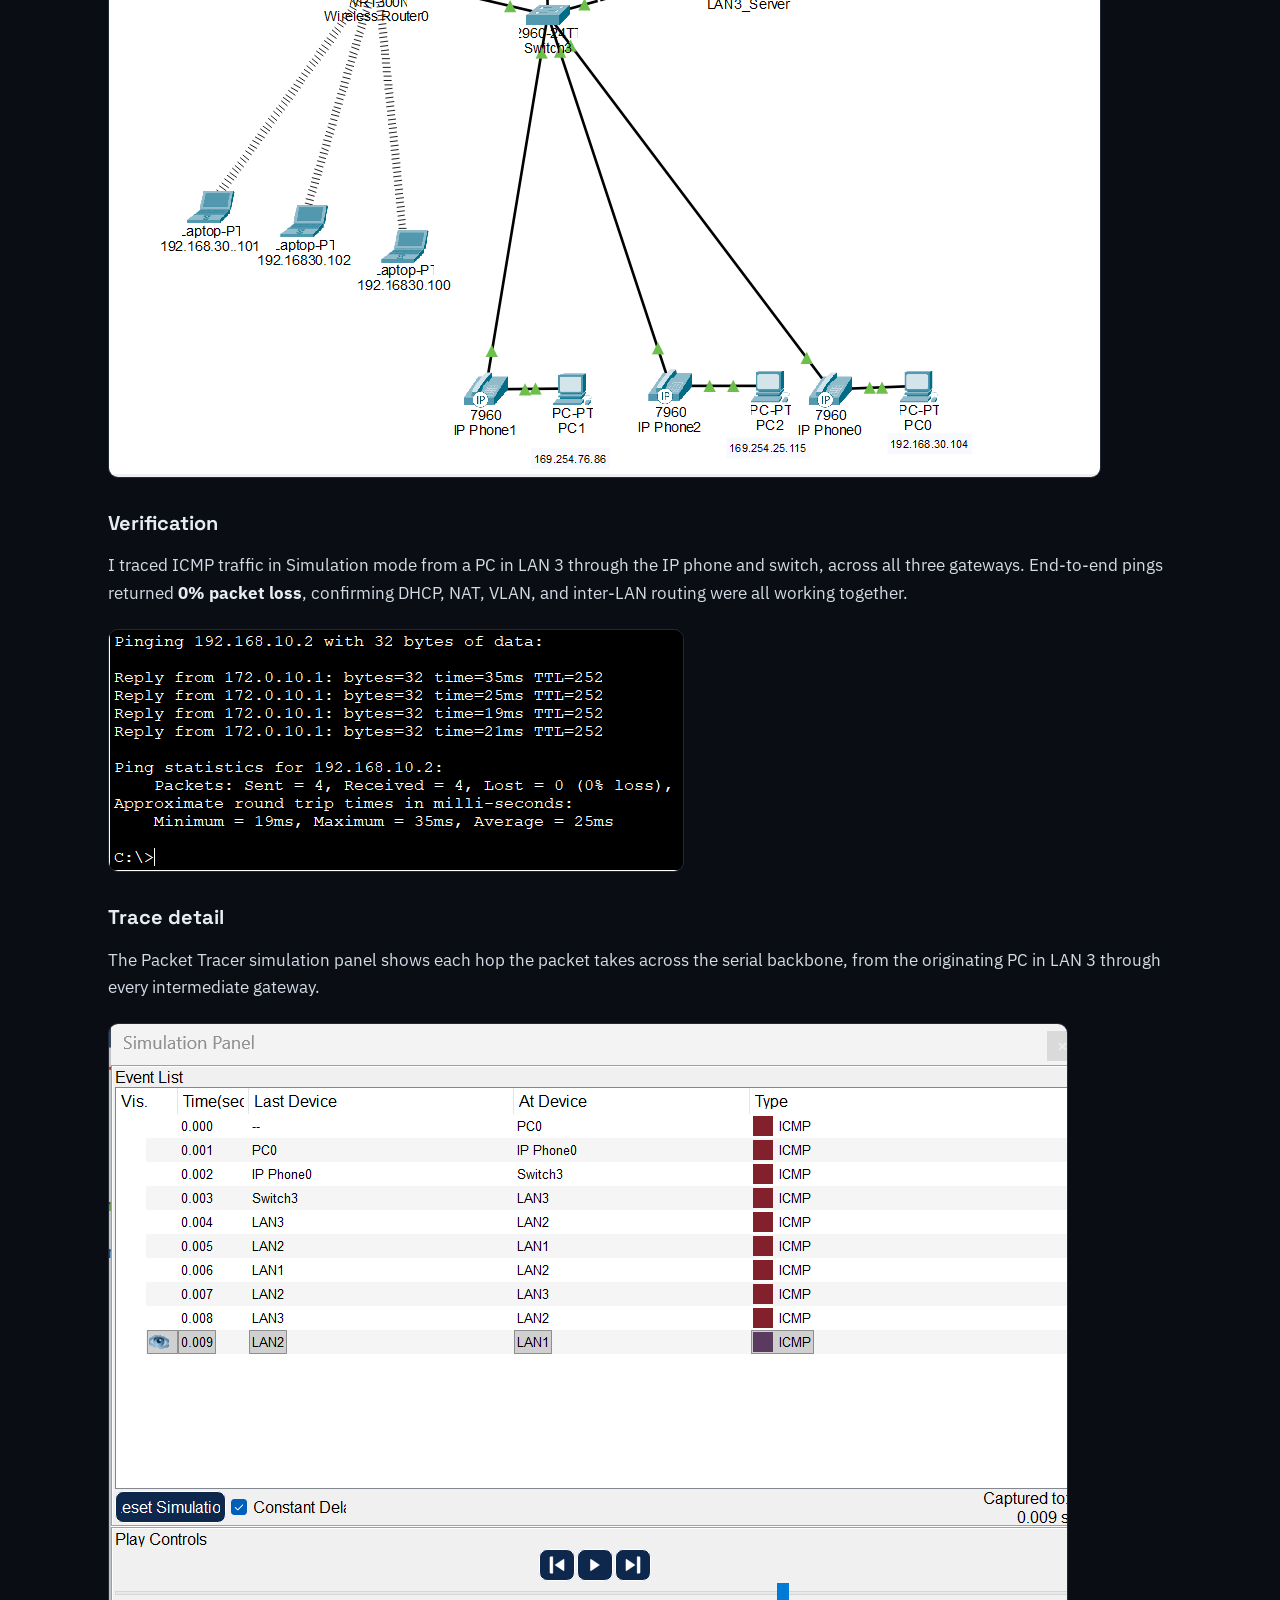
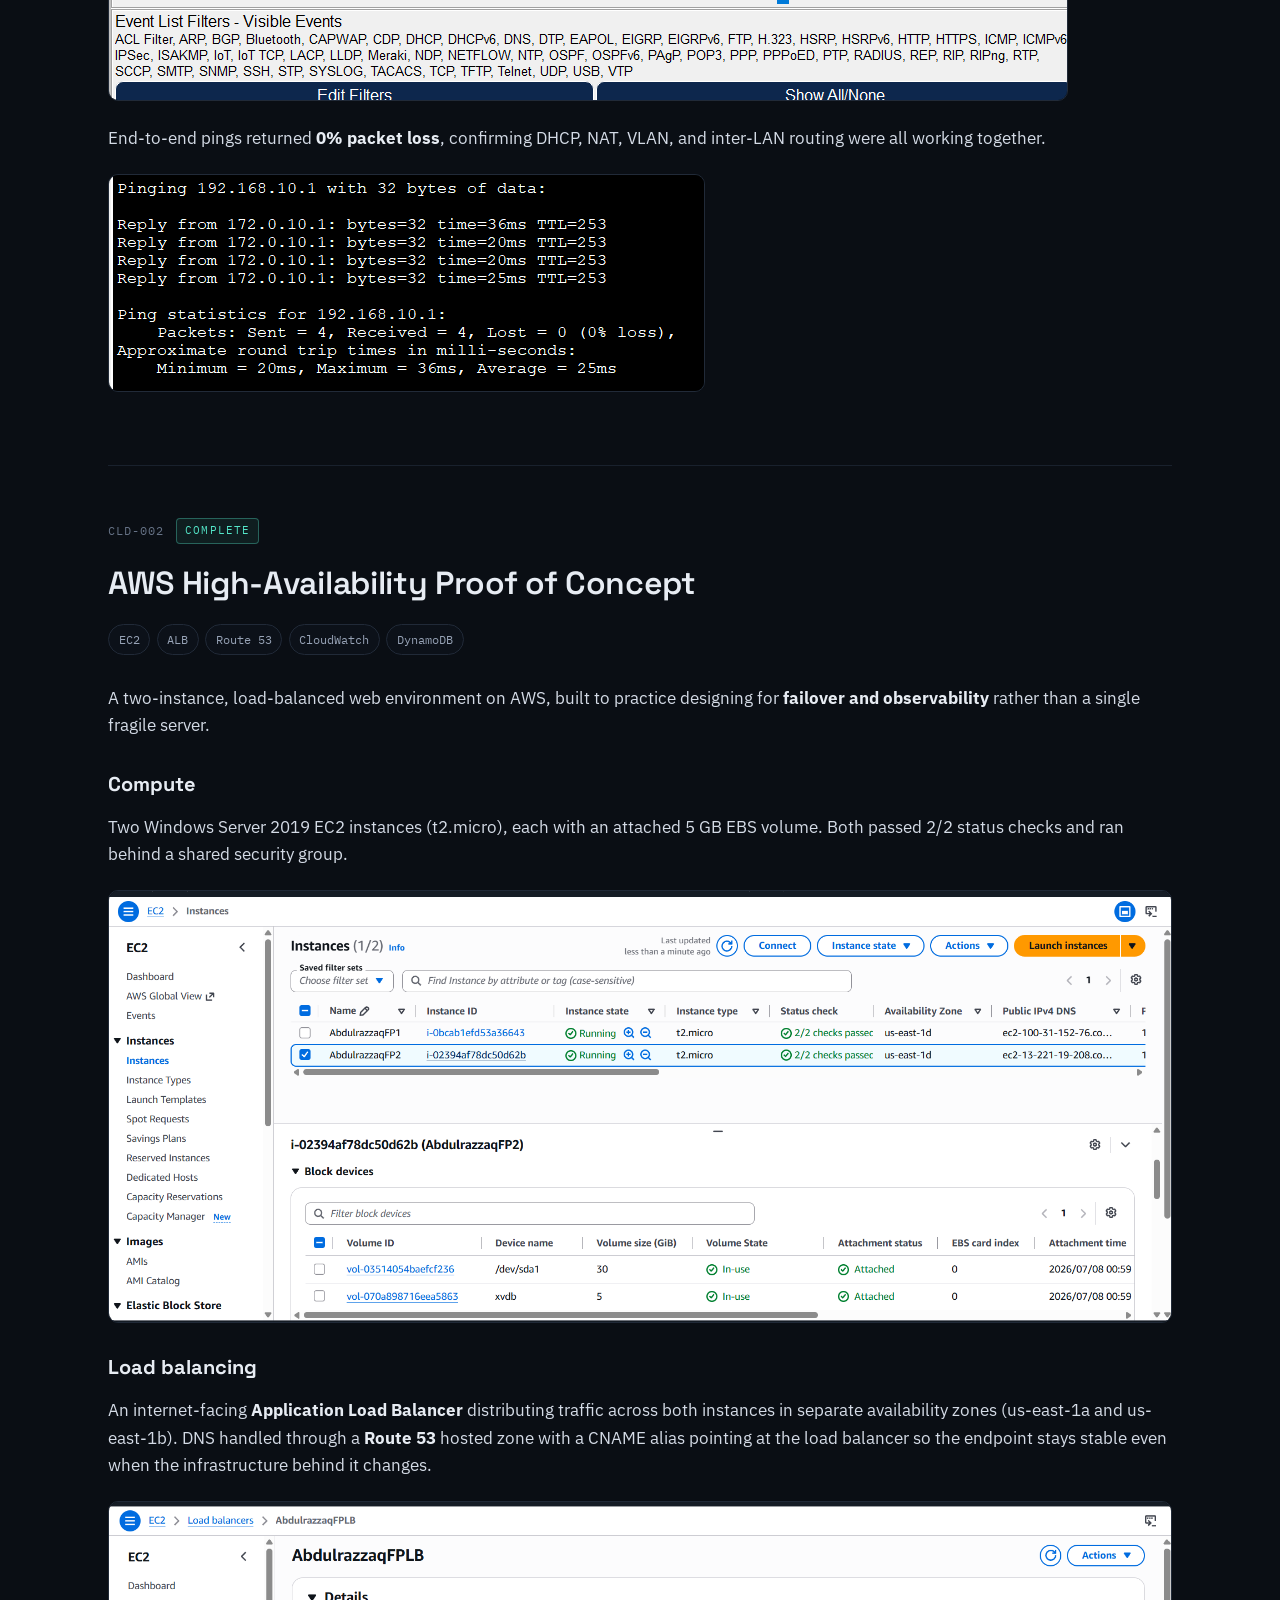
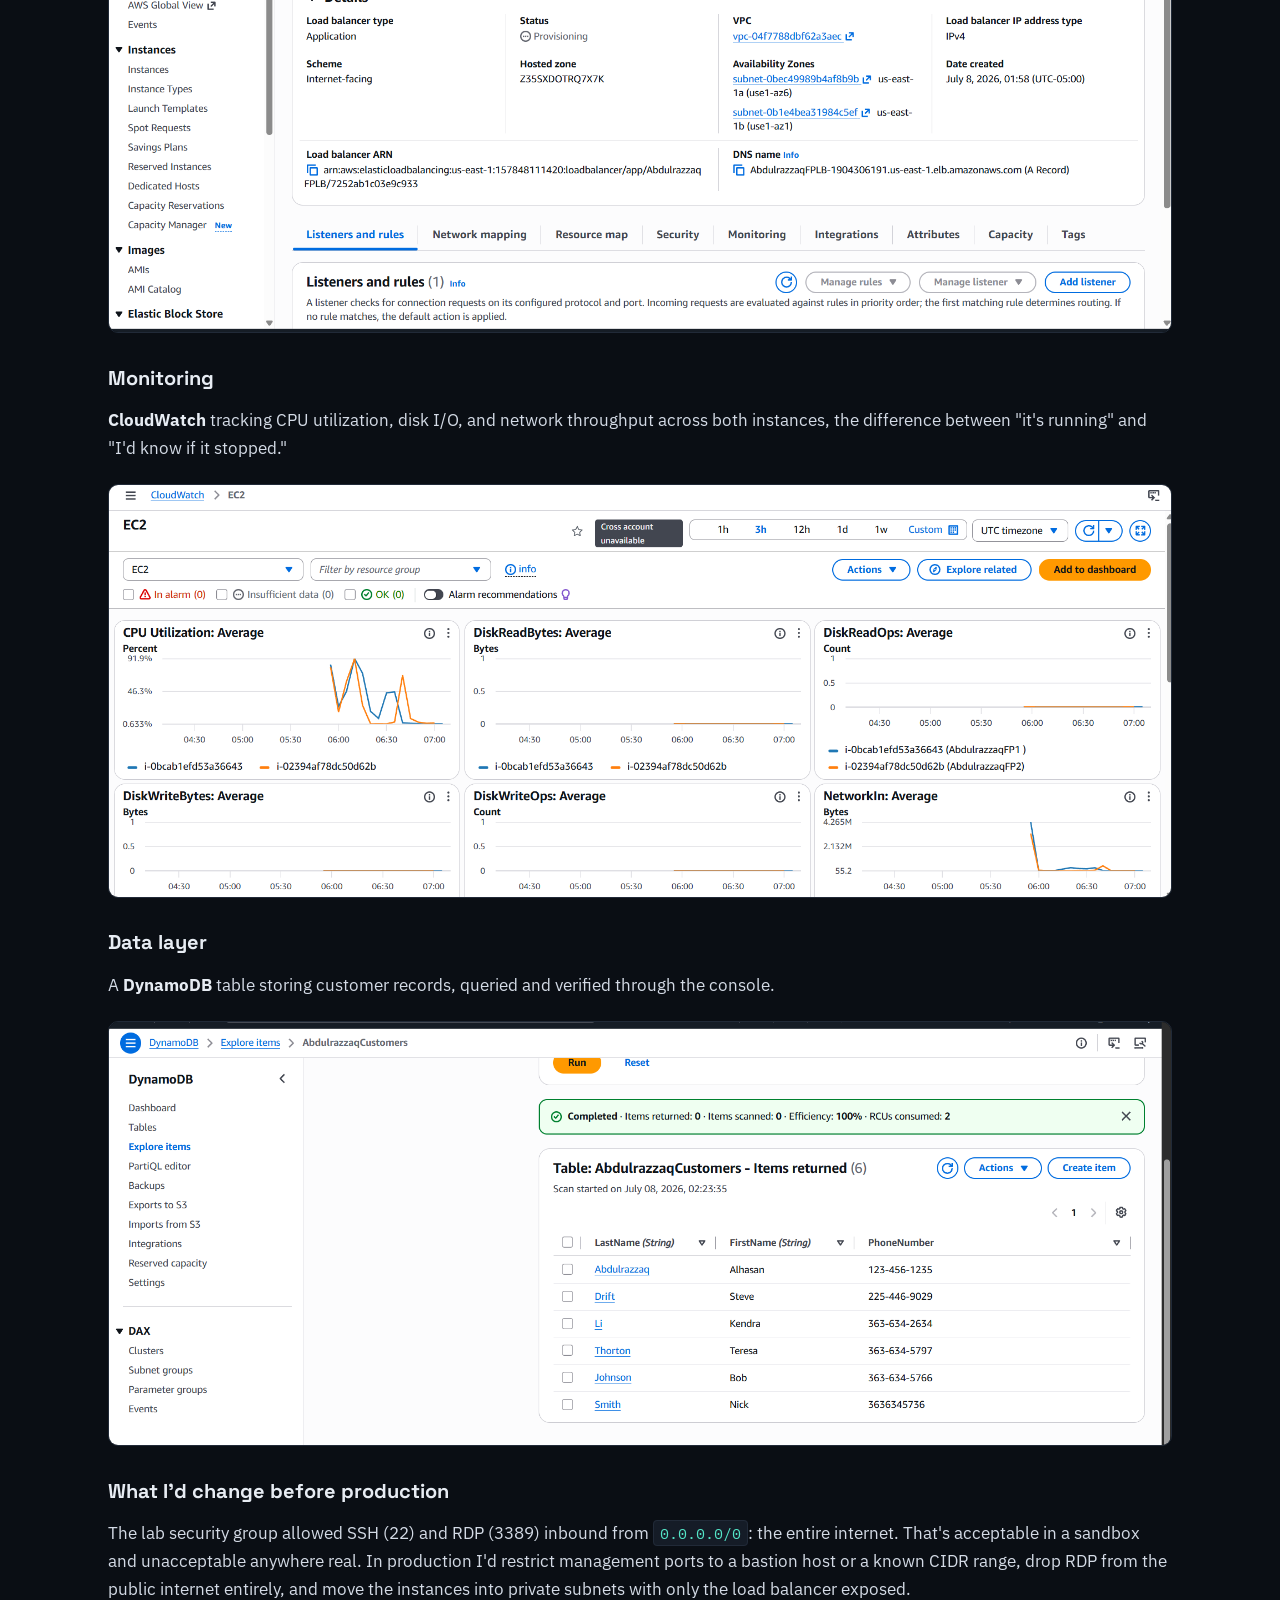
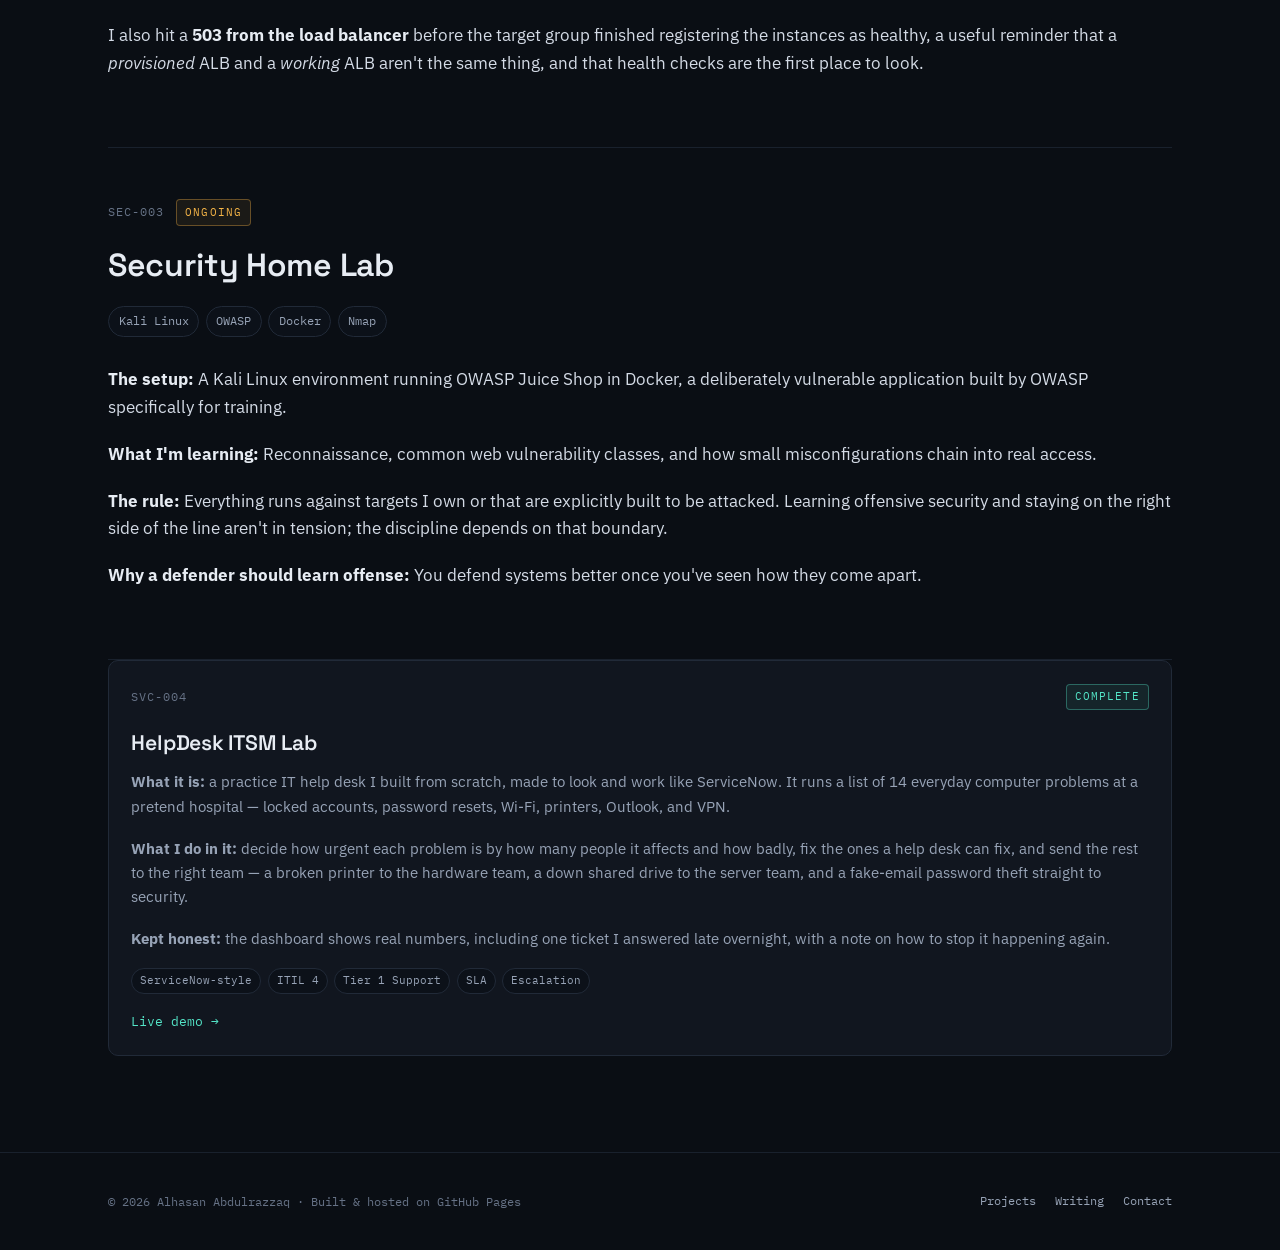
==== commit f8aa482a: "new" ====
--- a/projects.html
+++ b/projects.html
@@ -199,25 +199,26 @@
         </div>
       </article>
 
-      <article class="case reveal" id="itam">
-        <div class="case__meta"><span>SYS-004</span><span class="tag tag--live">Complete</span></div>
-        <h2>IT Asset Management System</h2>
-        <div class="case__chips">
-          <span class="chip">Systems Design</span><span class="chip">RBAC</span>
-          <span class="chip">SSO + 2FA</span><span class="chip">SQL</span>
-        </div>
-        <div class="article__body">
-          <p><strong>The project:</strong> A full systems analysis and design engagement, delivered
-          across multiple milestones from project charter to final presentation.</p>
-
-          <p><strong>Artifacts:</strong> A requirements document with four swim-lane process maps,
-          a design document with wireframes and a network topology, and a final presentation deck.</p>
-
-          <p><strong>The design:</strong> Single sign-on with two-factor authentication, role-based
-          access across three roles, and standardized asset states and conditions on a cloud stack
-          backed by SQL.</p>
-        </div>
-      </article>
+             <article class="module reveal" id="itsm">
+          <div class="module__meta"><span>SVC-004</span><span class="tag tag--live">Complete</span></div>
+          <h3>HelpDesk ITSM Lab</h3>
+          <p><b>What it is:</b> a practice IT help desk I built from scratch, made to look and work
+             like ServiceNow. It runs a list of 14 everyday computer problems at a pretend hospital —
+             locked accounts, password resets, Wi-Fi, printers, Outlook, and VPN.</p>
+          <p><b>What I do in it:</b> decide how urgent each problem is by how many people it affects
+             and how badly, fix the ones a help desk can fix, and send the rest to the right team —
+             a broken printer to the hardware team, a down shared drive to the server team, and a
+             fake-email password theft straight to security.</p>
+          <p><b>Kept honest:</b> the dashboard shows real numbers, including one ticket I answered
+             late overnight, with a note on how to stop it happening again.</p>
+          <div class="module__chips">
+            <span class="chip">ServiceNow-style</span><span class="chip">ITIL 4</span>
+            <span class="chip">Tier 1 Support</span><span class="chip">SLA</span><span class="chip">Escalation</span>
+          </div>
+          <div class="module__links">
+            <a href="https://alhasanal.github.io/itsm-ticketing-lab/" target="_blank" rel="noopener">Live demo &rarr;</a>
+          </div>
+        </article>
 
     </div>
   </section>
